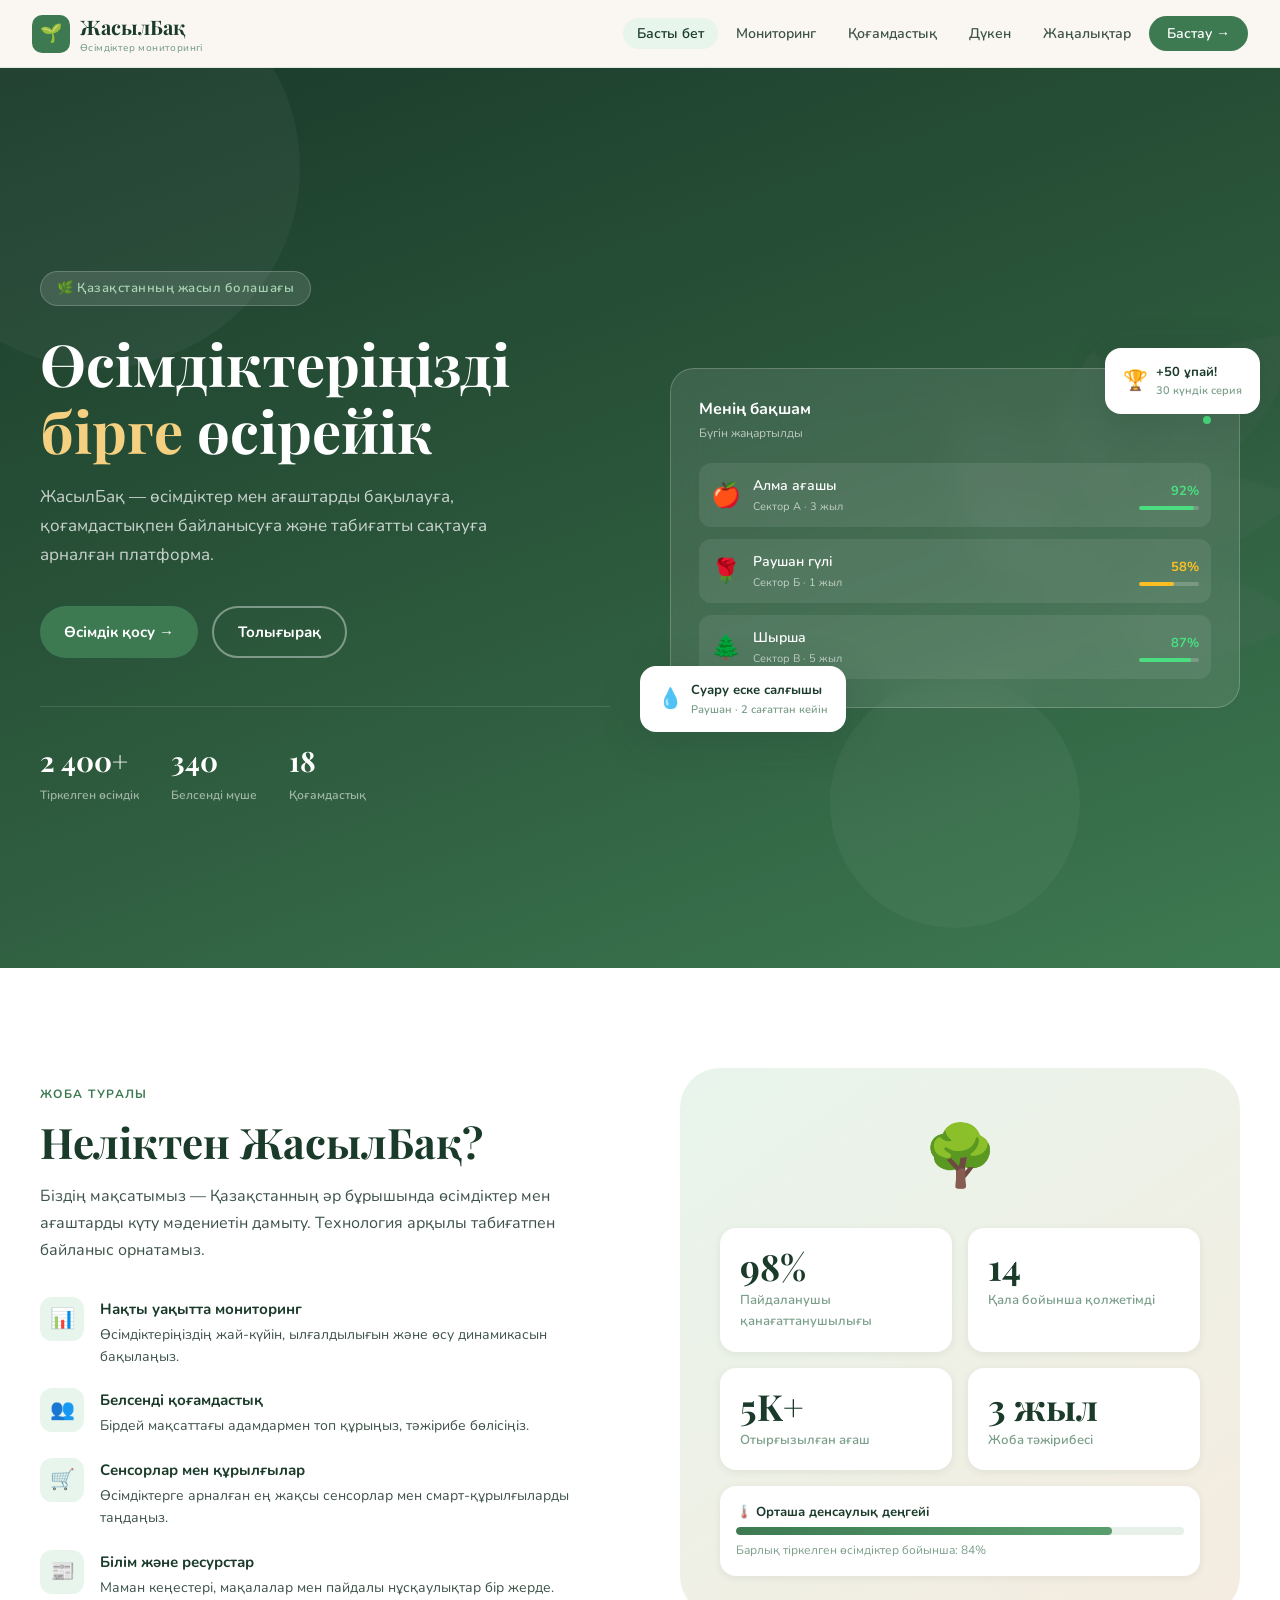
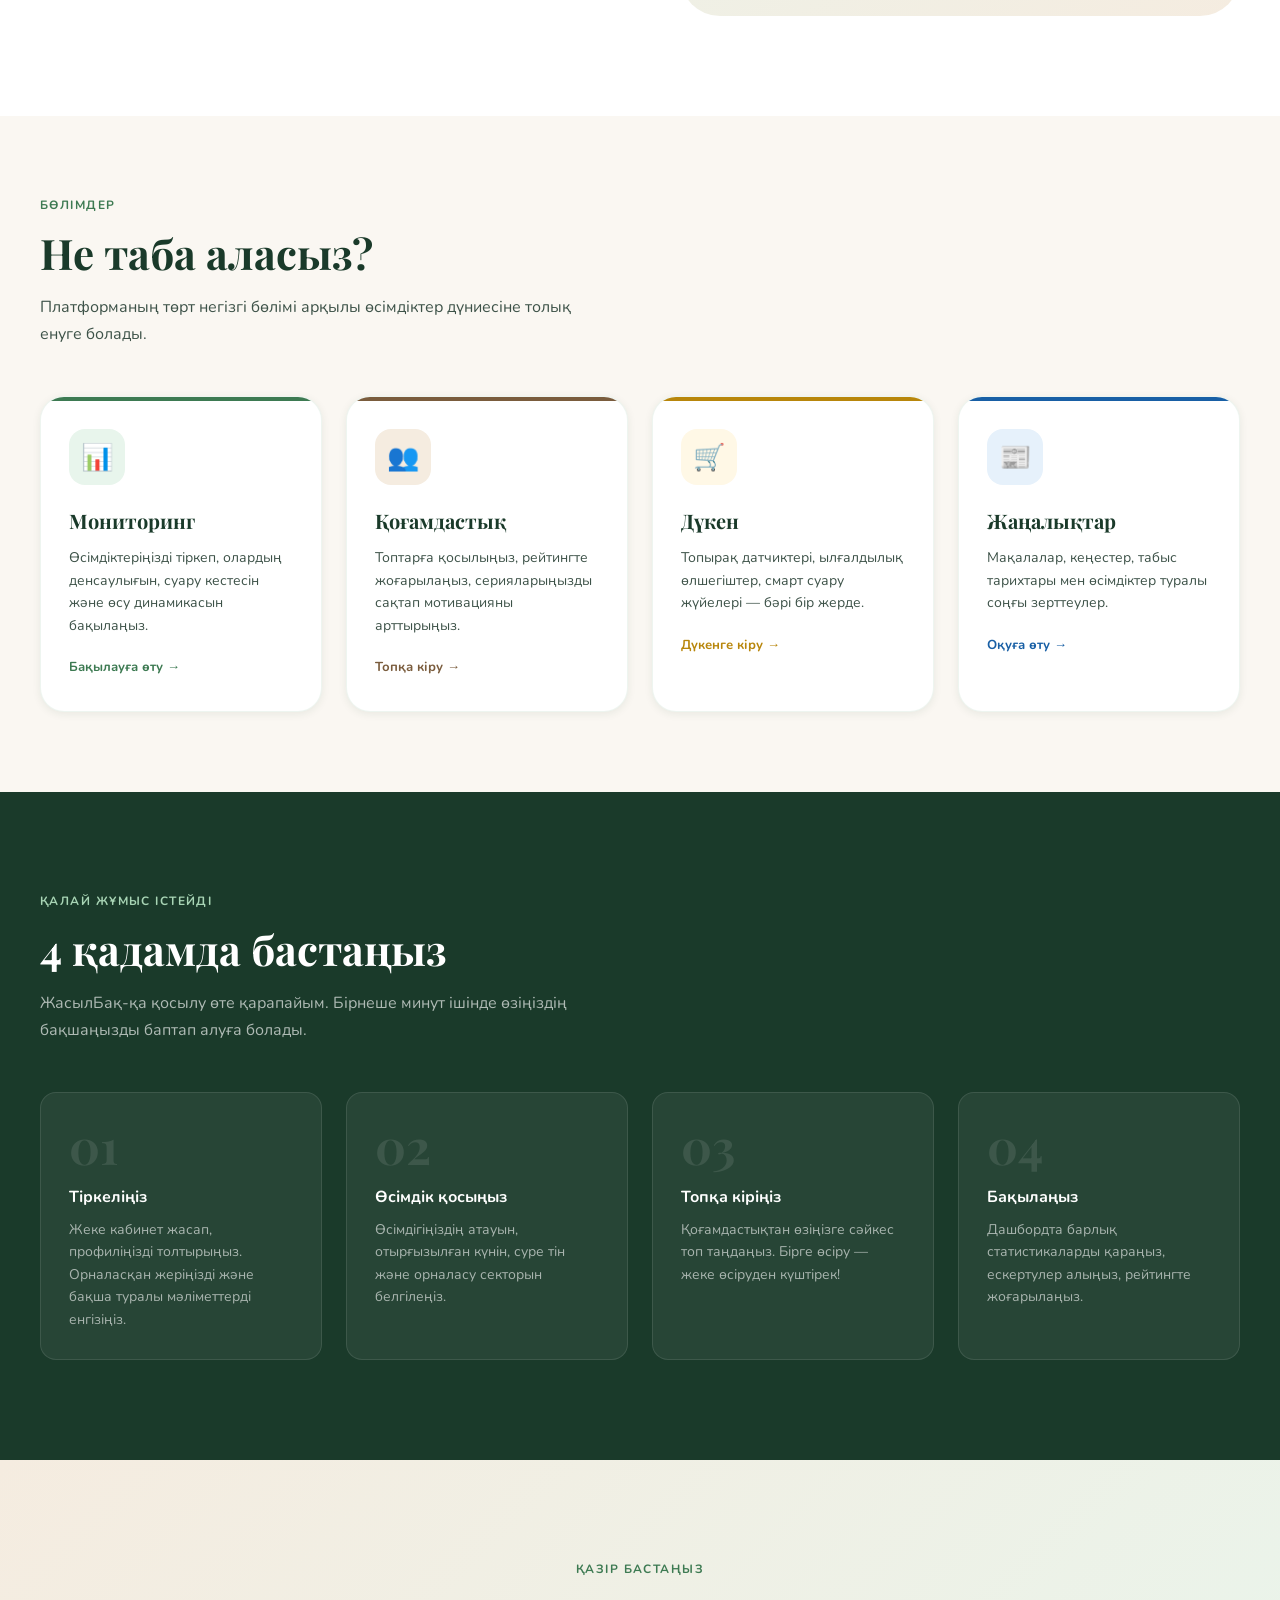
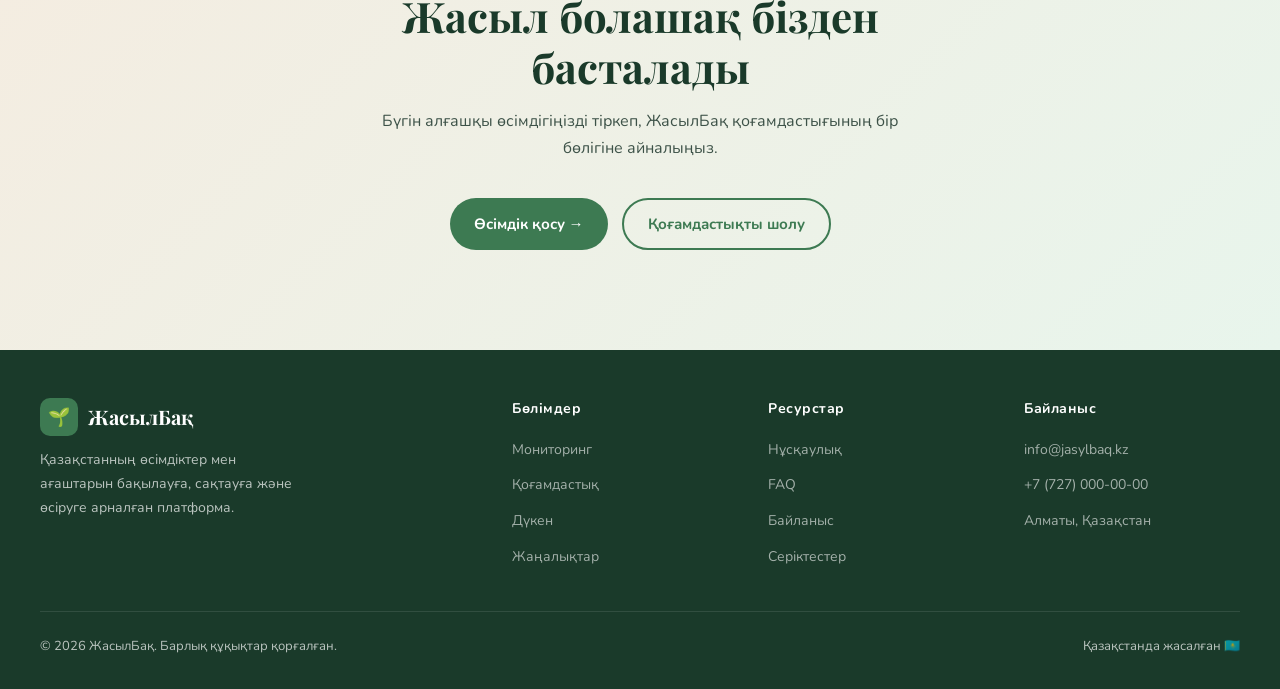
==== index.html @ d954b1c7 "ZhasylBaq zhobasy" ====
<!DOCTYPE html>
<html lang="kk">
<head>
  <meta charset="UTF-8" />
  <meta name="viewport" content="width=device-width, initial-scale=1.0" />
  <title>ЖасылБақ — Өсімдіктерді бақылау жүйесі</title>
  <link rel="stylesheet" href="style.css" />
  <style>
    .hero {
      min-height: 100vh;
      background: linear-gradient(160deg, var(--green-dark) 0%, var(--green-mid) 55%, var(--green-main) 100%);
      display: flex;
      align-items: center;
      position: relative;
      overflow: hidden;
      padding: 0 2rem;
    }
    .hero::before {
      content: '🌿';
      position: absolute;
      font-size: 320px;
      right: -40px;
      top: 50%;
      transform: translateY(-50%);
      opacity: 0.07;
      filter: grayscale(1);
    }
    .hero-blob {
      position: absolute;
      border-radius: 50%;
      background: rgba(255,255,255,0.04);
    }
    .blob1 { width: 400px; height: 400px; top: -100px; left: -100px; }
    .blob2 { width: 250px; height: 250px; bottom: 40px; right: 200px; }
    .hero-inner {
      max-width: 1200px;
      margin: 0 auto;
      width: 100%;
      position: relative;
      z-index: 1;
      padding: 100px 0 60px;
      display: grid;
      grid-template-columns: 1fr 1fr;
      gap: 60px;
      align-items: center;
    }
    .hero-label {
      display: inline-flex;
      align-items: center;
      gap: 8px;
      background: rgba(255,255,255,0.12);
      border: 1px solid rgba(255,255,255,0.2);
      border-radius: 50px;
      padding: 6px 16px;
      font-size: 13px;
      font-weight: 600;
      color: var(--green-pale);
      margin-bottom: 24px;
      letter-spacing: 0.04em;
    }
    .hero h1 {
      font-family: 'Playfair Display', serif;
      font-size: clamp(36px, 5vw, 58px);
      font-weight: 700;
      color: var(--white);
      line-height: 1.15;
      margin-bottom: 20px;
    }
    .hero h1 span { color: var(--accent-light); }
    .hero-desc {
      font-size: 17px;
      color: rgba(255,255,255,0.75);
      line-height: 1.7;
      margin-bottom: 36px;
      max-width: 480px;
    }
    .hero-actions { display: flex; gap: 14px; flex-wrap: wrap; }
    .hero-stats {
      display: flex;
      gap: 32px;
      margin-top: 48px;
      padding-top: 32px;
      border-top: 1px solid rgba(255,255,255,0.12);
    }
    .hero-stat-val {
      font-family: 'Playfair Display', serif;
      font-size: 28px;
      font-weight: 700;
      color: var(--white);
    }
    .hero-stat-label {
      font-size: 12px;
      color: rgba(255,255,255,0.55);
      font-weight: 600;
      margin-top: 2px;
    }
    .hero-visual {
      position: relative;
    }
    .hero-card-main {
      background: rgba(255,255,255,0.1);
      backdrop-filter: blur(20px);
      border: 1px solid rgba(255,255,255,0.2);
      border-radius: var(--radius-lg);
      padding: 28px;
      color: white;
    }
    .hero-card-header {
      display: flex;
      align-items: center;
      justify-content: space-between;
      margin-bottom: 20px;
    }
    .hero-card-title {
      font-size: 16px;
      font-weight: 700;
    }
    .hero-card-sub { font-size: 12px; opacity: 0.65; margin-top: 2px; }
    .live-dot {
      width: 8px; height: 8px;
      background: #4ade80;
      border-radius: 50%;
      animation: pulse 2s infinite;
    }
    @keyframes pulse {
      0%, 100% { opacity: 1; transform: scale(1); }
      50% { opacity: 0.6; transform: scale(1.3); }
    }
    .plant-list { display: flex; flex-direction: column; gap: 12px; }
    .plant-row {
      display: flex;
      align-items: center;
      gap: 12px;
      background: rgba(255,255,255,0.08);
      border-radius: 12px;
      padding: 12px;
    }
    .plant-emoji { font-size: 24px; }
    .plant-row-name { font-size: 14px; font-weight: 600; }
    .plant-row-status { font-size: 11px; opacity: 0.65; }
    .plant-row-right { margin-left: auto; text-align: right; }
    .plant-health-mini {
      font-size: 13px;
      font-weight: 700;
      color: #4ade80;
    }
    .mini-bar-wrap {
      width: 60px;
      height: 4px;
      background: rgba(255,255,255,0.2);
      border-radius: 10px;
      margin-top: 4px;
      overflow: hidden;
    }
    .mini-bar-fill {
      height: 100%;
      border-radius: 10px;
      background: #4ade80;
    }
    .floating-card {
      position: absolute;
      background: var(--white);
      border-radius: var(--radius-md);
      padding: 14px 18px;
      box-shadow: var(--shadow-lg);
      font-size: 13px;
      font-weight: 600;
      color: var(--text-dark);
      display: flex;
      align-items: center;
      gap: 8px;
    }
    .fc1 { bottom: -24px; left: -30px; }
    .fc2 { top: -20px; right: -20px; }
    .fc-icon { font-size: 20px; }

    /* ABOUT */
    .about-section {
      background: var(--white);
      padding: 100px 2rem;
    }
    .about-inner {
      max-width: 1200px;
      margin: 0 auto;
      display: grid;
      grid-template-columns: 1fr 1fr;
      gap: 80px;
      align-items: center;
    }
    .about-features { margin-top: 32px; display: flex; flex-direction: column; gap: 20px; }
    .about-feature {
      display: flex;
      gap: 16px;
      align-items: flex-start;
    }
    .about-feature-icon {
      width: 44px;
      height: 44px;
      background: var(--green-mist);
      border-radius: 12px;
      display: flex;
      align-items: center;
      justify-content: center;
      font-size: 20px;
      flex-shrink: 0;
    }
    .about-feature-title { font-size: 15px; font-weight: 700; color: var(--green-dark); }
    .about-feature-desc { font-size: 14px; color: var(--text-mid); margin-top: 3px; }
    .about-image-side {
      background: linear-gradient(145deg, var(--green-mist), var(--earth-pale));
      border-radius: var(--radius-xl);
      padding: 40px;
      display: flex;
      flex-direction: column;
      gap: 16px;
    }
    .about-stat-grid { display: grid; grid-template-columns: 1fr 1fr; gap: 16px; }
    .about-stat-item {
      background: var(--white);
      border-radius: var(--radius-md);
      padding: 20px;
      box-shadow: var(--shadow-sm);
    }

    /* CATEGORIES */
    .categories-section { background: var(--cream); }
    .cat-grid {
      display: grid;
      grid-template-columns: repeat(auto-fit, minmax(260px, 1fr));
      gap: 24px;
      margin-top: 48px;
    }
    .cat-card {
      background: var(--white);
      border-radius: var(--radius-lg);
      padding: 32px 28px;
      border: 1px solid rgba(90,158,110,0.1);
      box-shadow: var(--shadow-sm);
      text-decoration: none;
      color: inherit;
      display: block;
      transition: all 0.3s;
      position: relative;
      overflow: hidden;
    }
    .cat-card::before {
      content: '';
      position: absolute;
      top: 0; left: 0; right: 0;
      height: 4px;
      background: var(--cat-color, var(--green-main));
    }
    .cat-card:hover {
      transform: translateY(-6px);
      box-shadow: var(--shadow-lg);
    }
    .cat-icon {
      width: 56px;
      height: 56px;
      border-radius: 16px;
      display: flex;
      align-items: center;
      justify-content: center;
      font-size: 26px;
      margin-bottom: 20px;
      background: var(--cat-bg, var(--green-mist));
    }
    .cat-title {
      font-family: 'Playfair Display', serif;
      font-size: 20px;
      font-weight: 700;
      color: var(--green-dark);
      margin-bottom: 10px;
    }
    .cat-desc { font-size: 14px; color: var(--text-mid); line-height: 1.6; }
    .cat-arrow {
      display: inline-flex;
      align-items: center;
      gap: 6px;
      margin-top: 20px;
      font-size: 13px;
      font-weight: 700;
      color: var(--cat-color, var(--green-main));
    }

    /* HOW IT WORKS */
    .how-section { background: var(--green-dark); padding: 100px 2rem; }
    .how-section .section-title { color: var(--white); }
    .how-section .section-label { color: var(--green-pale); }
    .how-section .section-sub { color: rgba(255,255,255,0.65); }
    .steps { display: grid; grid-template-columns: repeat(auto-fit, minmax(220px, 1fr)); gap: 24px; margin-top: 48px; }
    .step {
      background: rgba(255,255,255,0.06);
      border: 1px solid rgba(255,255,255,0.1);
      border-radius: var(--radius-md);
      padding: 28px;
      color: white;
    }
    .step-num {
      font-family: 'Playfair Display', serif;
      font-size: 48px;
      font-weight: 700;
      color: rgba(255,255,255,0.1);
      line-height: 1;
      margin-bottom: 16px;
    }
    .step-title { font-size: 16px; font-weight: 700; margin-bottom: 8px; }
    .step-desc { font-size: 14px; color: rgba(255,255,255,0.6); line-height: 1.6; }

    /* CTA */
    .cta-section {
      background: linear-gradient(135deg, var(--earth-pale), var(--green-mist));
      padding: 100px 2rem;
      text-align: center;
    }
    .cta-inner { max-width: 640px; margin: 0 auto; }
    .cta-inner .section-title { margin-bottom: 16px; }
    .cta-inner .section-sub { margin: 0 auto 36px; text-align: center; }
    .cta-actions { display: flex; justify-content: center; gap: 14px; flex-wrap: wrap; }

    @media (max-width: 768px) {
      .hero-inner { grid-template-columns: 1fr; }
      .hero-visual { display: none; }
      .about-inner { grid-template-columns: 1fr; }
    }
  </style>
</head>
<body>

<nav>
  <a href="index.html" class="nav-logo">
    <div class="nav-logo-icon">🌱</div>
    <div>
      <span class="nav-logo-text">ЖасылБақ</span>
      <span class="nav-logo-sub">Өсімдіктер мониторингі</span>
    </div>
  </a>
  <ul class="nav-links">
    <li><a href="index.html" class="active">Басты бет</a></li>
    <li><a href="monitoring.html">Мониторинг</a></li>
    <li><a href="community.html">Қоғамдастық</a></li>
    <li><a href="store.html">Дүкен</a></li>
    <li><a href="news.html">Жаңалықтар</a></li>
    <li><a href="monitoring.html" class="nav-cta">Бастау →</a></li>
  </ul>
</nav>

<main>
  <!-- HERO -->
  <section class="hero">
    <div class="hero-blob blob1"></div>
    <div class="hero-blob blob2"></div>
    <div class="hero-inner">
      <div class="hero-content">
        <div class="hero-label">🌿 Қазақстанның жасыл болашағы</div>
        <h1>Өсімдіктеріңізді <span>бірге</span> өсірейік</h1>
        <p class="hero-desc">ЖасылБақ — өсімдіктер мен ағаштарды бақылауға, қоғамдастықпен байланысуға және табиғатты сақтауға арналған платформа.</p>
        <div class="hero-actions">
          <a href="monitoring.html" class="btn btn-primary">Өсімдік қосу →</a>
          <a href="#about" class="btn btn-secondary" style="color:white; border-color:rgba(255,255,255,0.4);">Толығырақ</a>
        </div>
        <div class="hero-stats">
          <div>
            <div class="hero-stat-val">2 400+</div>
            <div class="hero-stat-label">Тіркелген өсімдік</div>
          </div>
          <div>
            <div class="hero-stat-val">340</div>
            <div class="hero-stat-label">Белсенді мүше</div>
          </div>
          <div>
            <div class="hero-stat-val">18</div>
            <div class="hero-stat-label">Қоғамдастық</div>
          </div>
        </div>
      </div>
      <div class="hero-visual">
        <div class="hero-card-main">
          <div class="hero-card-header">
            <div>
              <div class="hero-card-title">Менің бақшам</div>
              <div class="hero-card-sub">Бүгін жаңартылды</div>
            </div>
            <div class="live-dot"></div>
          </div>
          <div class="plant-list">
            <div class="plant-row">
              <div class="plant-emoji">🍎</div>
              <div>
                <div class="plant-row-name">Алма ағашы</div>
                <div class="plant-row-status">Сектор А · 3 жыл</div>
              </div>
              <div class="plant-row-right">
                <div class="plant-health-mini">92%</div>
                <div class="mini-bar-wrap"><div class="mini-bar-fill" style="width:92%"></div></div>
              </div>
            </div>
            <div class="plant-row">
              <div class="plant-emoji">🌹</div>
              <div>
                <div class="plant-row-name">Раушан гүлі</div>
                <div class="plant-row-status">Сектор Б · 1 жыл</div>
              </div>
              <div class="plant-row-right">
                <div class="plant-health-mini" style="color:#fbbf24">58%</div>
                <div class="mini-bar-wrap"><div class="mini-bar-fill" style="width:58%;background:#fbbf24"></div></div>
              </div>
            </div>
            <div class="plant-row">
              <div class="plant-emoji">🌲</div>
              <div>
                <div class="plant-row-name">Шырша</div>
                <div class="plant-row-status">Сектор В · 5 жыл</div>
              </div>
              <div class="plant-row-right">
                <div class="plant-health-mini">87%</div>
                <div class="mini-bar-wrap"><div class="mini-bar-fill" style="width:87%"></div></div>
              </div>
            </div>
          </div>
        </div>
        <div class="floating-card fc1">
          <span class="fc-icon">💧</span>
          <div>
            <div style="font-size:13px;font-weight:700;color:var(--green-dark)">Суару еске салғышы</div>
            <div style="font-size:11px;color:var(--text-light)">Раушан · 2 сағаттан кейін</div>
          </div>
        </div>
        <div class="floating-card fc2">
          <span class="fc-icon">🏆</span>
          <div>
            <div style="font-size:13px;font-weight:700;color:var(--green-dark)">+50 ұпай!</div>
            <div style="font-size:11px;color:var(--text-light)">30 күндік серия</div>
          </div>
        </div>
      </div>
    </div>
  </section>

  <!-- ABOUT -->
  <section class="about-section" id="about">
    <div class="about-inner">
      <div>
        <div class="section-label">Жоба туралы</div>
        <h2 class="section-title">Неліктен ЖасылБақ?</h2>
        <p class="section-sub">Біздің мақсатымыз — Қазақстанның әр бұрышында өсімдіктер мен ағаштарды күту мәдениетін дамыту. Технология арқылы табиғатпен байланыс орнатамыз.</p>
        <div class="about-features">
          <div class="about-feature">
            <div class="about-feature-icon">📊</div>
            <div>
              <div class="about-feature-title">Нақты уақытта мониторинг</div>
              <div class="about-feature-desc">Өсімдіктеріңіздің жай-күйін, ылғалдылығын және өсу динамикасын бақылаңыз.</div>
            </div>
          </div>
          <div class="about-feature">
            <div class="about-feature-icon">👥</div>
            <div>
              <div class="about-feature-title">Белсенді қоғамдастық</div>
              <div class="about-feature-desc">Бірдей мақсаттағы адамдармен топ құрыңыз, тәжірибе бөлісіңіз.</div>
            </div>
          </div>
          <div class="about-feature">
            <div class="about-feature-icon">🛒</div>
            <div>
              <div class="about-feature-title">Сенсорлар мен құрылғылар</div>
              <div class="about-feature-desc">Өсімдіктерге арналған ең жақсы сенсорлар мен смарт-құрылғыларды таңдаңыз.</div>
            </div>
          </div>
          <div class="about-feature">
            <div class="about-feature-icon">📰</div>
            <div>
              <div class="about-feature-title">Білім және ресурстар</div>
              <div class="about-feature-desc">Маман кеңестері, мақалалар мен пайдалы нұсқаулықтар бір жерде.</div>
            </div>
          </div>
        </div>
      </div>
      <div class="about-image-side">
        <div style="text-align:center;font-size:60px;margin-bottom:8px;">🌳</div>
        <div class="about-stat-grid">
          <div class="about-stat-item">
            <div class="stat-value">98%</div>
            <div class="stat-label">Пайдаланушы қанағаттанушылығы</div>
          </div>
          <div class="about-stat-item">
            <div class="stat-value">14</div>
            <div class="stat-label">Қала бойынша қолжетімді</div>
          </div>
          <div class="about-stat-item">
            <div class="stat-value">5K+</div>
            <div class="stat-label">Отырғызылған ағаш</div>
          </div>
          <div class="about-stat-item">
            <div class="stat-value">3 жыл</div>
            <div class="stat-label">Жоба тәжірибесі</div>
          </div>
        </div>
        <div style="background:white;border-radius:var(--radius-md);padding:16px;box-shadow:var(--shadow-sm)">
          <div style="font-size:13px;font-weight:700;color:var(--green-dark);margin-bottom:4px">🌡️ Орташа денсаулық деңгейі</div>
          <div class="health-bar-wrap"><div class="health-bar-fill" style="width:84%"></div></div>
          <div style="font-size:12px;color:var(--text-light);margin-top:6px">Барлық тіркелген өсімдіктер бойынша: 84%</div>
        </div>
      </div>
    </div>
  </section>

  <!-- CATEGORIES -->
  <section class="categories-section">
    <div class="container">
      <div class="section-label">Бөлімдер</div>
      <h2 class="section-title">Не таба аласыз?</h2>
      <p class="section-sub">Платформаның төрт негізгі бөлімі арқылы өсімдіктер дүниесіне толық енуге болады.</p>
      <div class="cat-grid">
        <a href="monitoring.html" class="cat-card" style="--cat-color:#3d7a52;--cat-bg:#e8f5ec">
          <div class="cat-icon">📊</div>
          <div class="cat-title">Мониторинг</div>
          <div class="cat-desc">Өсімдіктеріңізді тіркеп, олардың денсаулығын, суару кестесін және өсу динамикасын бақылаңыз.</div>
          <div class="cat-arrow">Бақылауға өту →</div>
        </a>
        <a href="community.html" class="cat-card" style="--cat-color:#7a5c3d;--cat-bg:#f5ece0">
          <div class="cat-icon">👥</div>
          <div class="cat-title">Қоғамдастық</div>
          <div class="cat-desc">Топтарға қосылыңыз, рейтингте жоғарылаңыз, серияларыңызды сақтап мотивацияны арттырыңыз.</div>
          <div class="cat-arrow" style="color:#7a5c3d">Топқа кіру →</div>
        </a>
        <a href="store.html" class="cat-card" style="--cat-color:#b8860b;--cat-bg:#fff8e6">
          <div class="cat-icon">🛒</div>
          <div class="cat-title">Дүкен</div>
          <div class="cat-desc">Топырақ датчиктері, ылғалдылық өлшегіштер, смарт суару жүйелері — бәрі бір жерде.</div>
          <div class="cat-arrow" style="color:#b8860b">Дүкенге кіру →</div>
        </a>
        <a href="news.html" class="cat-card" style="--cat-color:#185fa5;--cat-bg:#e6f1fb">
          <div class="cat-icon">📰</div>
          <div class="cat-title">Жаңалықтар</div>
          <div class="cat-desc">Мақалалар, кеңестер, табыс тарихтары мен өсімдіктер туралы соңғы зерттеулер.</div>
          <div class="cat-arrow" style="color:#185fa5">Оқуға өту →</div>
        </a>
      </div>
    </div>
  </section>

  <!-- HOW IT WORKS -->
  <section class="how-section">
    <div class="container">
      <div class="section-label">Қалай жұмыс істейді</div>
      <h2 class="section-title">4 қадамда бастаңыз</h2>
      <p class="section-sub">ЖасылБақ-қа қосылу өте қарапайым. Бірнеше минут ішінде өзіңіздің бақшаңызды баптап алуға болады.</p>
      <div class="steps">
        <div class="step">
          <div class="step-num">01</div>
          <div class="step-title">Тіркеліңіз</div>
          <div class="step-desc">Жеке кабинет жасап, профиліңізді толтырыңыз. Орналасқан жеріңізді және бақша туралы мәліметтерді енгізіңіз.</div>
        </div>
        <div class="step">
          <div class="step-num">02</div>
          <div class="step-title">Өсімдік қосыңыз</div>
          <div class="step-desc">Өсімдігіңіздің атауын, отырғызылған күнін, суре тін және орналасу секторын белгілеңіз.</div>
        </div>
        <div class="step">
          <div class="step-num">03</div>
          <div class="step-title">Топқа кіріңіз</div>
          <div class="step-desc">Қоғамдастықтан өзіңізге сәйкес топ таңдаңыз. Бірге өсіру — жеке өсіруден күштірек!</div>
        </div>
        <div class="step">
          <div class="step-num">04</div>
          <div class="step-title">Бақылаңыз</div>
          <div class="step-desc">Дашбордта барлық статистикаларды қараңыз, ескертулер алыңыз, рейтингте жоғарылаңыз.</div>
        </div>
      </div>
    </div>
  </section>

  <!-- CTA -->
  <section class="cta-section">
    <div class="cta-inner">
      <div class="section-label">Қазір бастаңыз</div>
      <h2 class="section-title">Жасыл болашақ бізден басталады</h2>
      <p class="section-sub">Бүгін алғашқы өсімдігіңізді тіркеп, ЖасылБақ қоғамдастығының бір бөлігіне айналыңыз.</p>
      <div class="cta-actions">
        <a href="monitoring.html" class="btn btn-primary">Өсімдік қосу →</a>
        <a href="community.html" class="btn btn-secondary">Қоғамдастықты шолу</a>
      </div>
    </div>
  </section>
</main>

<footer>
  <div class="footer-inner">
    <div class="footer-brand">
      <a href="index.html" class="nav-logo" style="margin-bottom:0">
        <div class="nav-logo-icon">🌱</div>
        <div>
          <span class="nav-logo-text" style="color:white">ЖасылБақ</span>
        </div>
      </a>
      <p>Қазақстанның өсімдіктер мен ағаштарын бақылауға, сақтауға және өсіруге арналған платформа.</p>
    </div>
    <div class="footer-col">
      <h4>Бөлімдер</h4>
      <ul>
        <li><a href="monitoring.html">Мониторинг</a></li>
        <li><a href="community.html">Қоғамдастық</a></li>
        <li><a href="store.html">Дүкен</a></li>
        <li><a href="news.html">Жаңалықтар</a></li>
      </ul>
    </div>
    <div class="footer-col">
      <h4>Ресурстар</h4>
      <ul>
        <li><a href="#">Нұсқаулық</a></li>
        <li><a href="#">FAQ</a></li>
        <li><a href="#">Байланыс</a></li>
        <li><a href="#">Серіктестер</a></li>
      </ul>
    </div>
    <div class="footer-col">
      <h4>Байланыс</h4>
      <ul>
        <li><a href="#">info@jasylbaq.kz</a></li>
        <li><a href="#">+7 (727) 000-00-00</a></li>
        <li><a href="#">Алматы, Қазақстан</a></li>
      </ul>
    </div>
  </div>
  <div class="footer-bottom">
    <span>© 2026 ЖасылБақ. Барлық құқықтар қорғалған.</span>
    <span>Қазақстанда жасалған 🇰🇿</span>
  </div>
</footer>

</body>
</html>
---- style.css ----
@import url('https://fonts.googleapis.com/css2?family=Playfair+Display:wght@400;600;700&family=Nunito:wght@300;400;500;600;700&display=swap');

:root {
  --green-dark: #1a3a2a;
  --green-mid: #2d5a3d;
  --green-main: #3d7a52;
  --green-light: #5a9e6e;
  --green-pale: #a8d5b5;
  --green-mist: #e8f5ec;
  --earth-dark: #3d2b1a;
  --earth-mid: #7a5c3d;
  --earth-light: #c4a882;
  --earth-pale: #f5ece0;
  --cream: #faf7f2;
  --white: #ffffff;
  --text-dark: #1a2e22;
  --text-mid: #3d5248;
  --text-light: #7a9e8a;
  --accent: #e8a838;
  --accent-light: #f5d080;
  --shadow-sm: 0 2px 8px rgba(26,58,42,0.08);
  --shadow-md: 0 4px 20px rgba(26,58,42,0.12);
  --shadow-lg: 0 8px 40px rgba(26,58,42,0.18);
  --radius-sm: 8px;
  --radius-md: 16px;
  --radius-lg: 24px;
  --radius-xl: 40px;
}

* { margin: 0; padding: 0; box-sizing: border-box; }

html { scroll-behavior: smooth; }

body {
  font-family: 'Nunito', sans-serif;
  background: var(--cream);
  color: var(--text-dark);
  line-height: 1.6;
  overflow-x: hidden;
}

/* NAV */
nav {
  position: fixed;
  top: 0; left: 0; right: 0;
  z-index: 1000;
  background: rgba(250,247,242,0.92);
  backdrop-filter: blur(12px);
  border-bottom: 1px solid rgba(90,158,110,0.15);
  padding: 0 2rem;
  height: 68px;
  display: flex;
  align-items: center;
  justify-content: space-between;
}

.nav-logo {
  display: flex;
  align-items: center;
  gap: 10px;
  text-decoration: none;
}

.nav-logo-icon {
  width: 38px;
  height: 38px;
  background: var(--green-main);
  border-radius: 10px;
  display: flex;
  align-items: center;
  justify-content: center;
  font-size: 18px;
}

.nav-logo-text {
  font-family: 'Playfair Display', serif;
  font-size: 20px;
  font-weight: 700;
  color: var(--green-dark);
}

.nav-logo-sub {
  font-size: 10px;
  color: var(--text-light);
  font-weight: 500;
  letter-spacing: 0.04em;
  display: block;
  margin-top: -4px;
}

.nav-links {
  display: flex;
  align-items: center;
  gap: 0.25rem;
  list-style: none;
}

.nav-links a {
  text-decoration: none;
  font-size: 14px;
  font-weight: 600;
  color: var(--text-mid);
  padding: 6px 14px;
  border-radius: 20px;
  transition: all 0.2s;
}

.nav-links a:hover,
.nav-links a.active {
  background: var(--green-mist);
  color: var(--green-dark);
}

.nav-cta {
  background: var(--green-main) !important;
  color: var(--white) !important;
  padding: 8px 18px !important;
}

.nav-cta:hover {
  background: var(--green-dark) !important;
  color: var(--white) !important;
}

/* MAIN CONTENT OFFSET */
main { padding-top: 68px; }

/* SECTION */
section { padding: 80px 2rem; }

.container {
  max-width: 1200px;
  margin: 0 auto;
}

/* TYPOGRAPHY */
.section-label {
  font-size: 12px;
  font-weight: 700;
  letter-spacing: 0.12em;
  text-transform: uppercase;
  color: var(--green-main);
  margin-bottom: 12px;
}

.section-title {
  font-family: 'Playfair Display', serif;
  font-size: clamp(28px, 4vw, 42px);
  font-weight: 700;
  color: var(--green-dark);
  line-height: 1.2;
  margin-bottom: 16px;
}

.section-sub {
  font-size: 16px;
  color: var(--text-mid);
  max-width: 560px;
  line-height: 1.7;
}

/* CARDS */
.card {
  background: var(--white);
  border-radius: var(--radius-md);
  box-shadow: var(--shadow-sm);
  border: 1px solid rgba(90,158,110,0.1);
  overflow: hidden;
  transition: all 0.3s;
}

.card:hover {
  box-shadow: var(--shadow-md);
  transform: translateY(-3px);
}

/* BUTTONS */
.btn {
  display: inline-flex;
  align-items: center;
  gap: 8px;
  padding: 12px 24px;
  border-radius: 50px;
  font-family: 'Nunito', sans-serif;
  font-size: 15px;
  font-weight: 700;
  cursor: pointer;
  border: none;
  text-decoration: none;
  transition: all 0.2s;
}

.btn-primary {
  background: var(--green-main);
  color: var(--white);
}

.btn-primary:hover {
  background: var(--green-dark);
  transform: translateY(-1px);
  box-shadow: 0 4px 16px rgba(61,122,82,0.4);
}

.btn-secondary {
  background: transparent;
  color: var(--green-main);
  border: 2px solid var(--green-main);
}

.btn-secondary:hover {
  background: var(--green-mist);
}

.btn-accent {
  background: var(--accent);
  color: var(--earth-dark);
}

.btn-accent:hover {
  background: #d4942e;
  transform: translateY(-1px);
}

/* BADGE */
.badge {
  display: inline-block;
  padding: 4px 12px;
  border-radius: 50px;
  font-size: 12px;
  font-weight: 700;
  letter-spacing: 0.04em;
}

.badge-green {
  background: var(--green-mist);
  color: var(--green-main);
}

.badge-earth {
  background: var(--earth-pale);
  color: var(--earth-mid);
}

.badge-gold {
  background: #fff8e6;
  color: #b8860b;
}

/* GRID */
.grid-2 { display: grid; grid-template-columns: repeat(auto-fit, minmax(280px, 1fr)); gap: 24px; }
.grid-3 { display: grid; grid-template-columns: repeat(auto-fit, minmax(240px, 1fr)); gap: 24px; }
.grid-4 { display: grid; grid-template-columns: repeat(auto-fit, minmax(200px, 1fr)); gap: 20px; }

/* FOOTER */
footer {
  background: var(--green-dark);
  color: rgba(255,255,255,0.7);
  padding: 48px 2rem 32px;
}

.footer-inner {
  max-width: 1200px;
  margin: 0 auto;
  display: grid;
  grid-template-columns: 2fr 1fr 1fr 1fr;
  gap: 40px;
  padding-bottom: 32px;
  border-bottom: 1px solid rgba(255,255,255,0.1);
}

.footer-brand p {
  font-size: 14px;
  line-height: 1.7;
  margin-top: 12px;
  max-width: 260px;
}

.footer-col h4 {
  color: var(--white);
  font-size: 14px;
  font-weight: 700;
  margin-bottom: 16px;
  letter-spacing: 0.04em;
}

.footer-col ul { list-style: none; }
.footer-col ul li { margin-bottom: 10px; }
.footer-col ul li a {
  color: rgba(255,255,255,0.6);
  text-decoration: none;
  font-size: 14px;
  transition: color 0.2s;
}
.footer-col ul li a:hover { color: var(--green-pale); }

.footer-bottom {
  max-width: 1200px;
  margin: 24px auto 0;
  display: flex;
  justify-content: space-between;
  align-items: center;
  font-size: 13px;
}

/* PAGE HERO */
.page-hero {
  background: linear-gradient(135deg, var(--green-dark) 0%, var(--green-mid) 100%);
  padding: 80px 2rem 60px;
  color: white;
  position: relative;
  overflow: hidden;
}

.page-hero::before {
  content: '';
  position: absolute;
  top: -50%;
  right: -10%;
  width: 500px;
  height: 500px;
  background: rgba(255,255,255,0.04);
  border-radius: 50%;
}

.page-hero::after {
  content: '';
  position: absolute;
  bottom: -30%;
  left: 5%;
  width: 300px;
  height: 300px;
  background: rgba(255,255,255,0.03);
  border-radius: 50%;
}

.page-hero .container { position: relative; z-index: 1; }

.page-hero .section-label { color: var(--green-pale); }
.page-hero .section-title { color: var(--white); }
.page-hero .section-sub { color: rgba(255,255,255,0.75); max-width: 600px; }

/* STAT CARD */
.stat-card {
  background: var(--white);
  border-radius: var(--radius-md);
  padding: 24px;
  border: 1px solid rgba(90,158,110,0.1);
  box-shadow: var(--shadow-sm);
}

.stat-value {
  font-family: 'Playfair Display', serif;
  font-size: 36px;
  font-weight: 700;
  color: var(--green-dark);
  line-height: 1;
}

.stat-label {
  font-size: 13px;
  color: var(--text-light);
  font-weight: 600;
  margin-top: 6px;
}

.stat-change {
  font-size: 12px;
  font-weight: 700;
  color: var(--green-main);
  margin-top: 4px;
}

/* HEALTH BAR */
.health-bar-wrap {
  background: #e8f0ea;
  border-radius: 10px;
  height: 8px;
  overflow: hidden;
}
.health-bar-fill {
  height: 100%;
  border-radius: 10px;
  background: linear-gradient(90deg, var(--green-main), var(--green-light));
  transition: width 0.6s ease;
}

/* AVATAR */
.avatar {
  width: 40px;
  height: 40px;
  border-radius: 50%;
  display: flex;
  align-items: center;
  justify-content: center;
  font-weight: 700;
  font-size: 15px;
  flex-shrink: 0;
}

/* TAG */
.tag {
  display: inline-block;
  padding: 3px 10px;
  background: var(--green-mist);
  color: var(--green-main);
  border-radius: 20px;
  font-size: 12px;
  font-weight: 600;
}

/* SCROLLBAR */
::-webkit-scrollbar { width: 6px; }
::-webkit-scrollbar-track { background: var(--cream); }
::-webkit-scrollbar-thumb { background: var(--green-pale); border-radius: 10px; }

/* RESPONSIVE NAV */
@media (max-width: 768px) {
  .nav-links { display: none; }
  .footer-inner { grid-template-columns: 1fr 1fr; }
  .grid-4 { grid-template-columns: repeat(2, 1fr); }
}
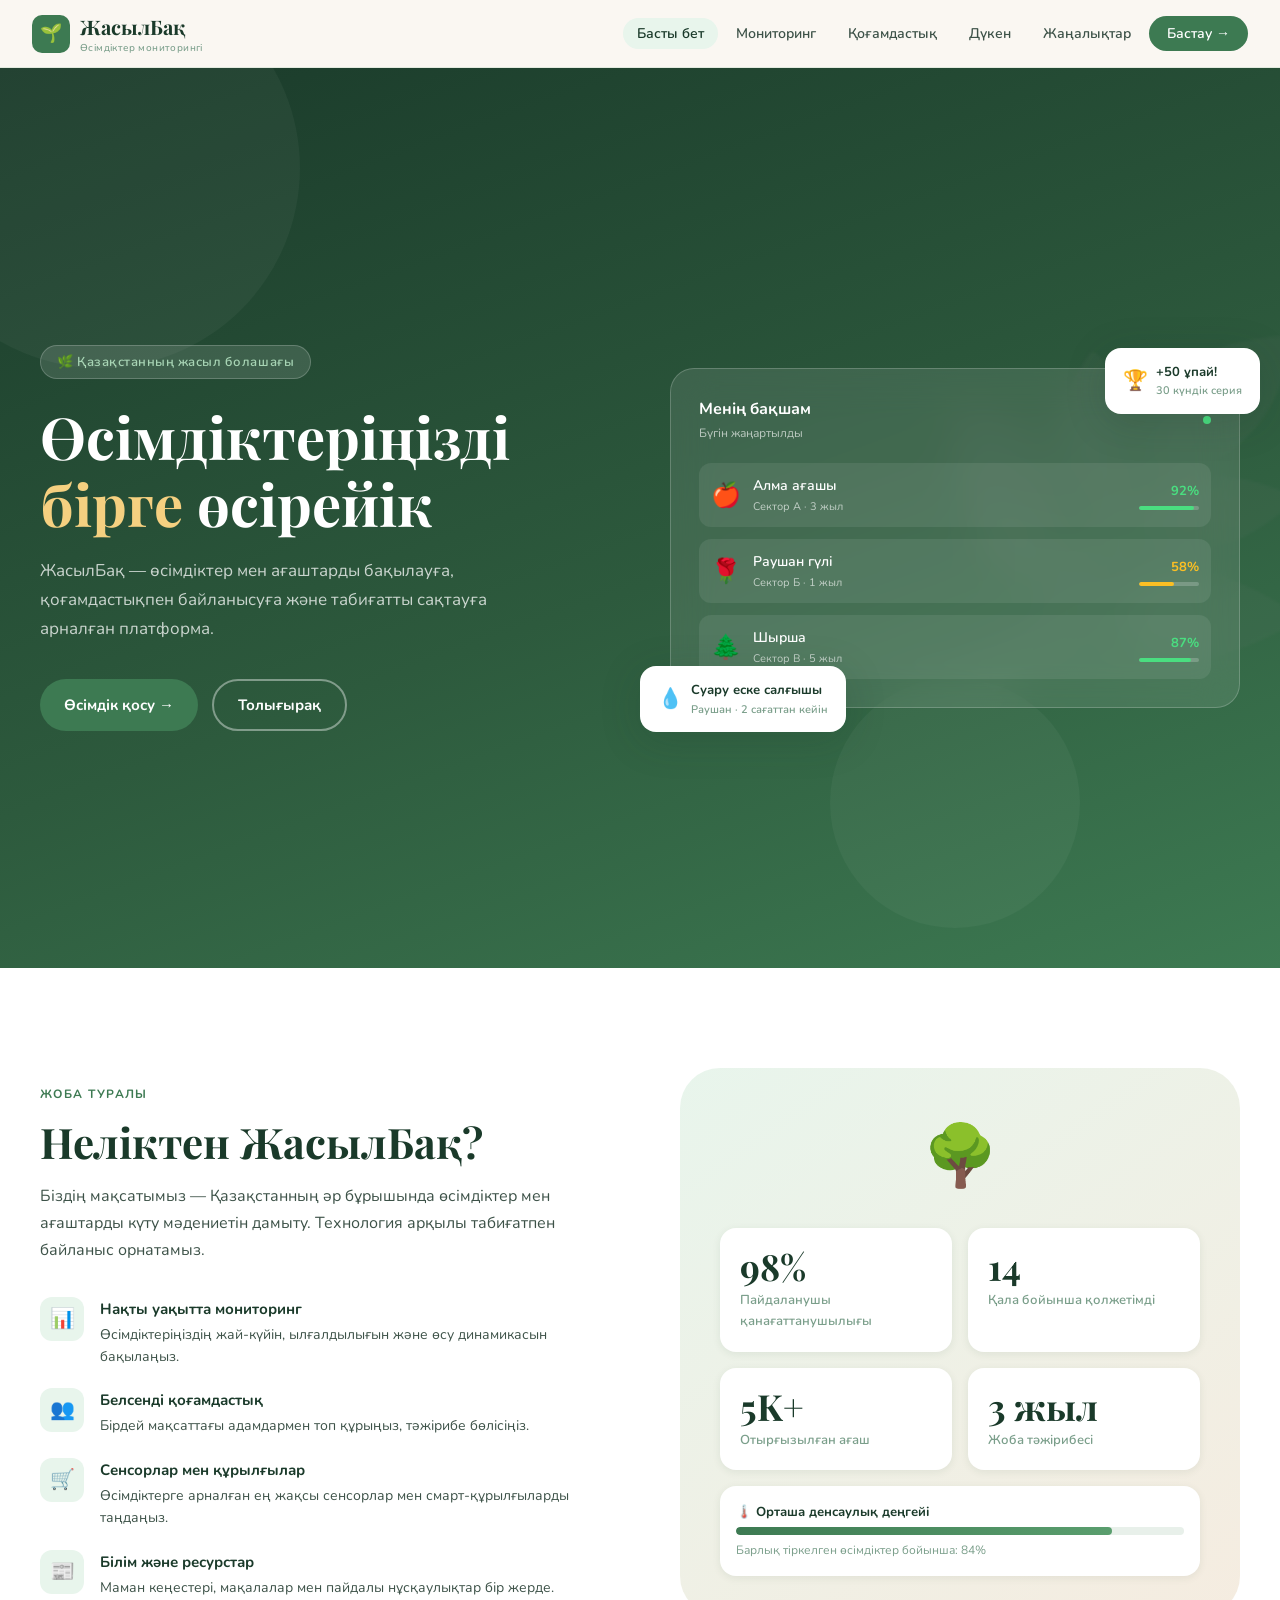
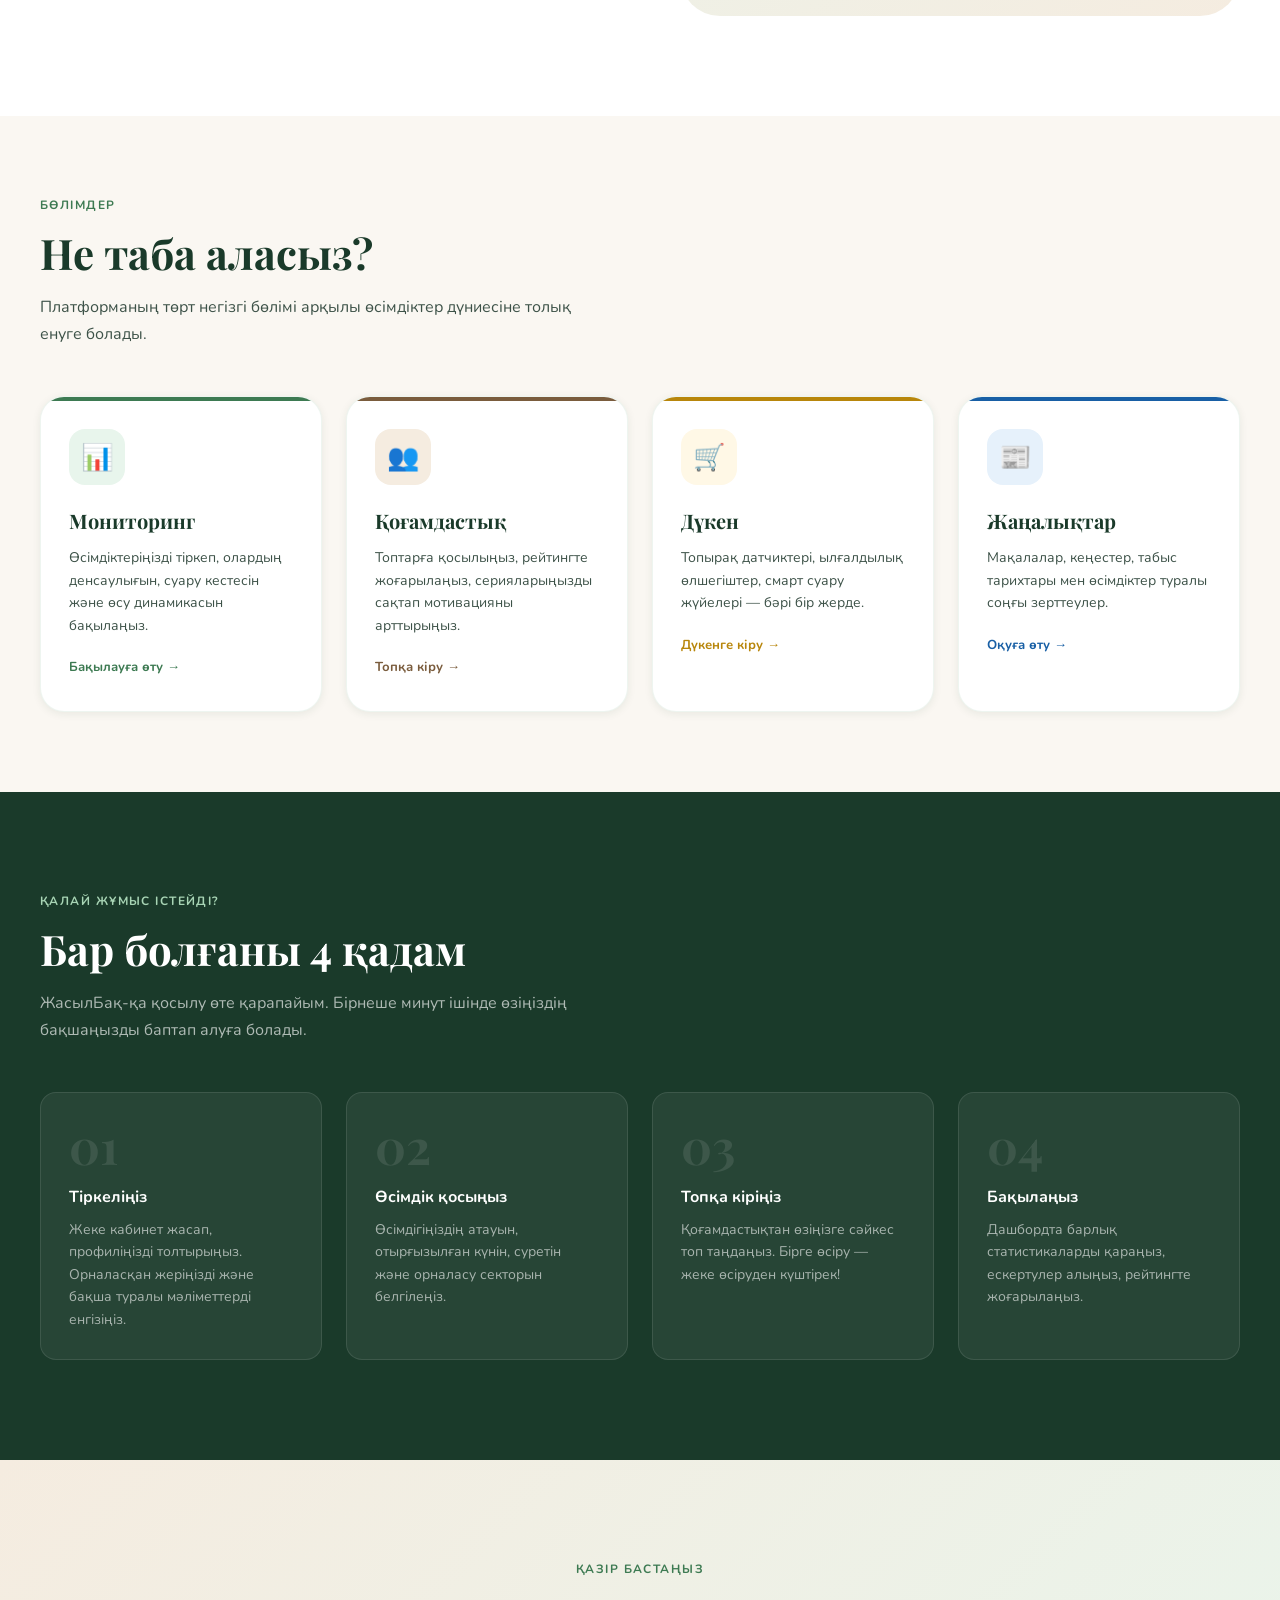
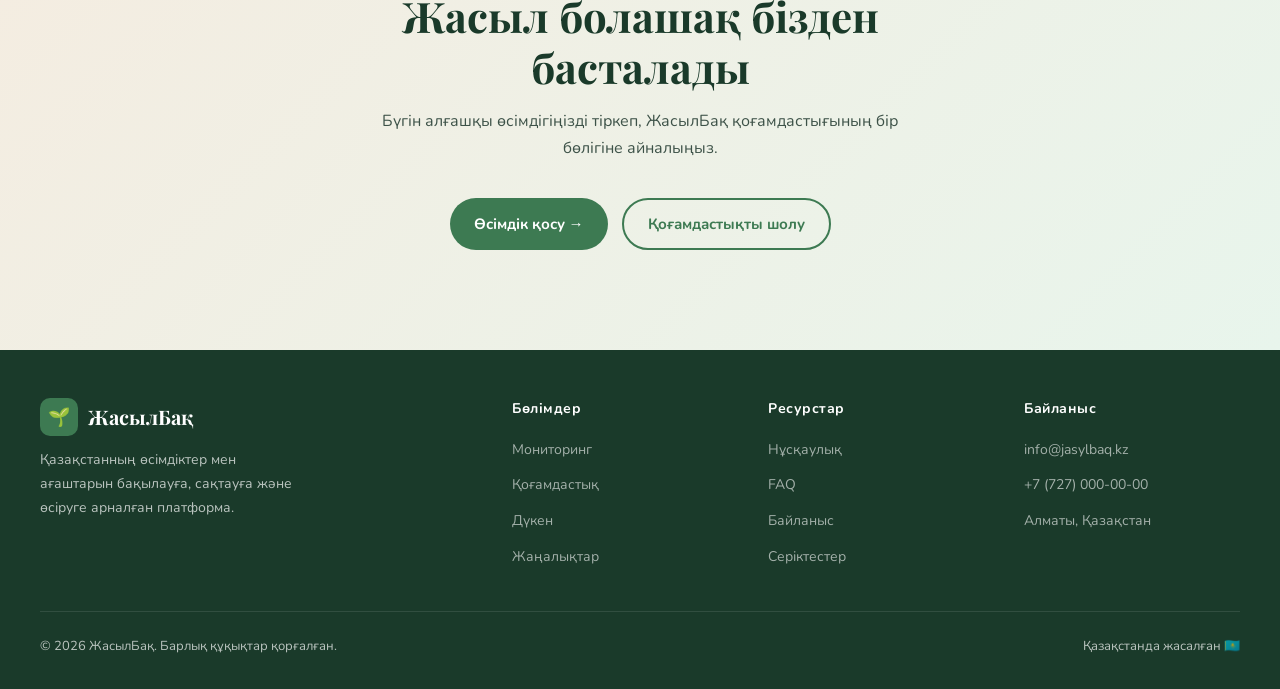
==== commit faece231: "fix: qatelerdi tuzetu zhumystary" ====
--- a/index.html
+++ b/index.html
@@ -358,20 +358,6 @@
         <div class="hero-actions">
           <a href="monitoring.html" class="btn btn-primary">Өсімдік қосу →</a>
           <a href="#about" class="btn btn-secondary" style="color:white; border-color:rgba(255,255,255,0.4);">Толығырақ</a>
-        </div>
-        <div class="hero-stats">
-          <div>
-            <div class="hero-stat-val">2 400+</div>
-            <div class="hero-stat-label">Тіркелген өсімдік</div>
-          </div>
-          <div>
-            <div class="hero-stat-val">340</div>
-            <div class="hero-stat-label">Белсенді мүше</div>
-          </div>
-          <div>
-            <div class="hero-stat-val">18</div>
-            <div class="hero-stat-label">Қоғамдастық</div>
-          </div>
         </div>
       </div>
       <div class="hero-visual">
@@ -542,8 +528,8 @@
   <!-- HOW IT WORKS -->
   <section class="how-section">
     <div class="container">
-      <div class="section-label">Қалай жұмыс істейді</div>
-      <h2 class="section-title">4 қадамда бастаңыз</h2>
+      <div class="section-label">Қалай жұмыс істейді?</div>
+      <h2 class="section-title">Бар болғаны 4 қадам</h2>
       <p class="section-sub">ЖасылБақ-қа қосылу өте қарапайым. Бірнеше минут ішінде өзіңіздің бақшаңызды баптап алуға болады.</p>
       <div class="steps">
         <div class="step">
@@ -554,7 +540,7 @@
         <div class="step">
           <div class="step-num">02</div>
           <div class="step-title">Өсімдік қосыңыз</div>
-          <div class="step-desc">Өсімдігіңіздің атауын, отырғызылған күнін, суре тін және орналасу секторын белгілеңіз.</div>
+          <div class="step-desc">Өсімдігіңіздің атауын, отырғызылған күнін, суретін және орналасу секторын белгілеңіз.</div>
         </div>
         <div class="step">
           <div class="step-num">03</div>
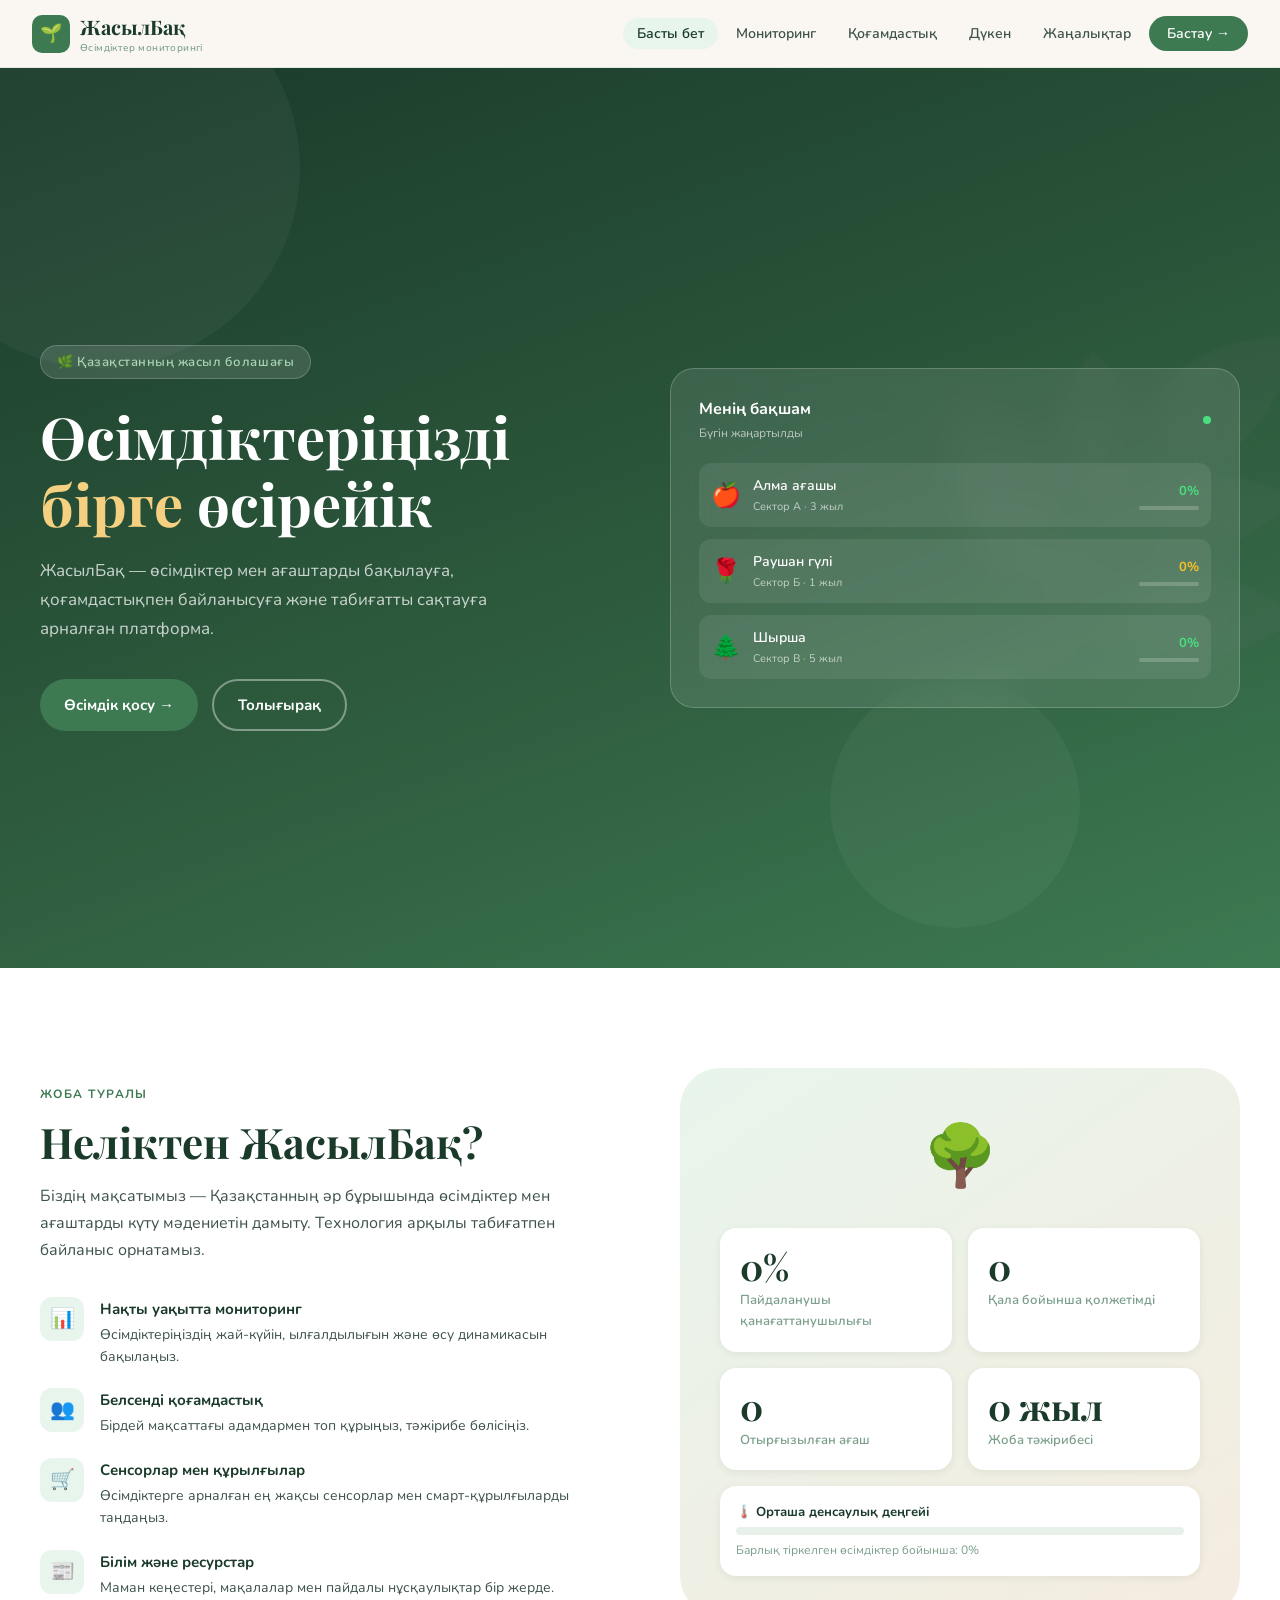
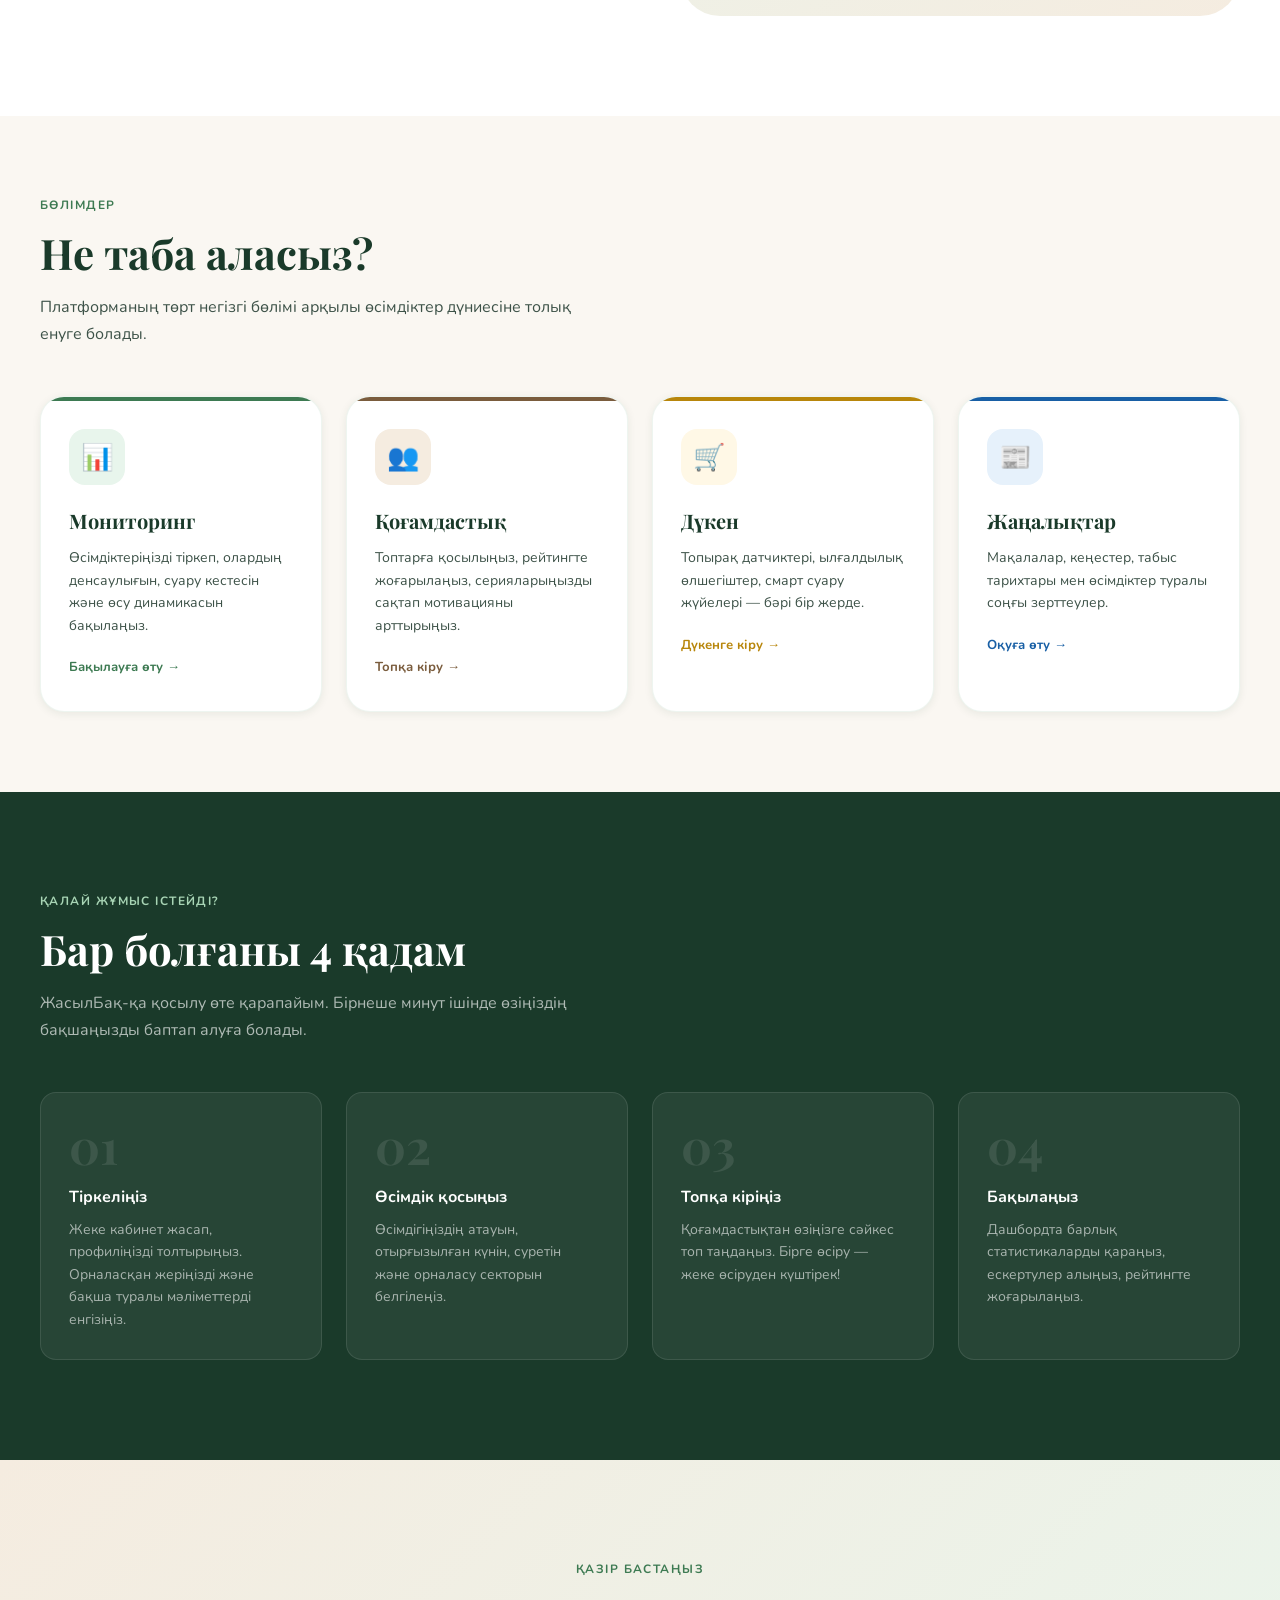
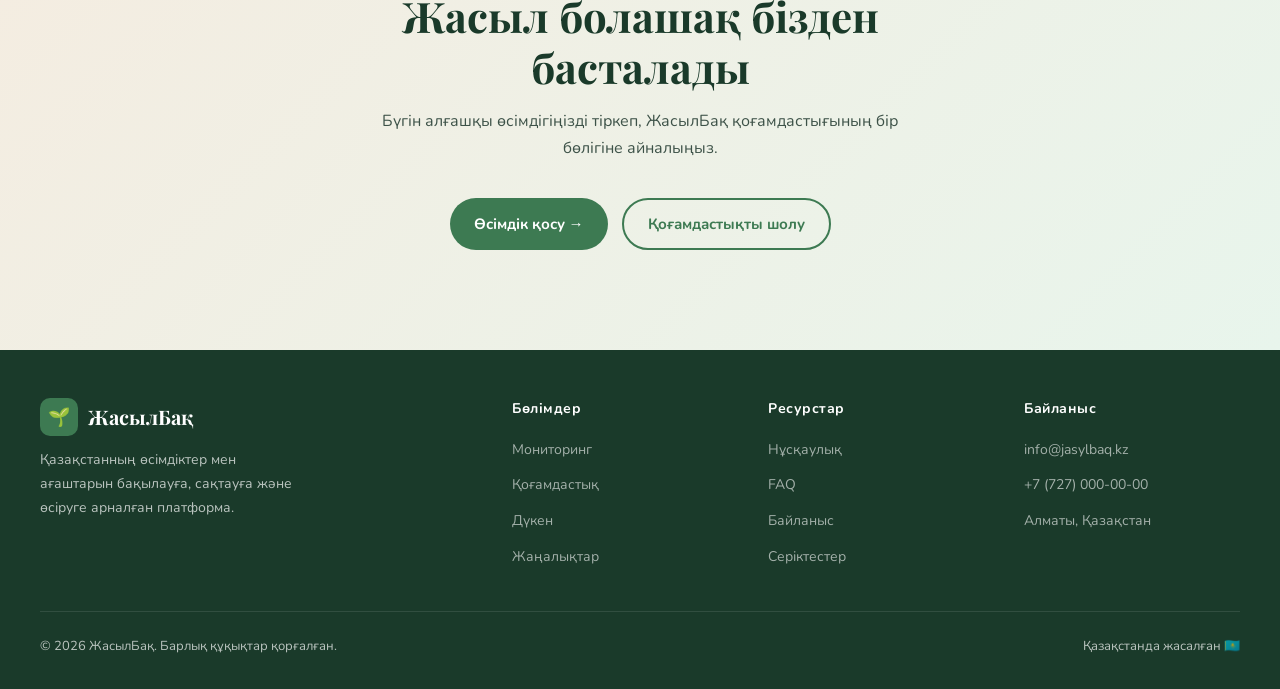
==== commit 963ea610: "Didar changes //added plantaddition scripts//" ====
--- a/index.html
+++ b/index.html
@@ -1,5 +1,6 @@
 <!DOCTYPE html>
 <html lang="kk">
+
 <head>
   <meta charset="UTF-8" />
   <meta name="viewport" content="width=device-width, initial-scale=1.0" />
@@ -15,6 +16,7 @@
       overflow: hidden;
       padding: 0 2rem;
     }
+
     .hero::before {
       content: '🌿';
       position: absolute;
@@ -25,13 +27,27 @@
       opacity: 0.07;
       filter: grayscale(1);
     }
+
     .hero-blob {
       position: absolute;
       border-radius: 50%;
-      background: rgba(255,255,255,0.04);
-    }
-    .blob1 { width: 400px; height: 400px; top: -100px; left: -100px; }
-    .blob2 { width: 250px; height: 250px; bottom: 40px; right: 200px; }
+      background: rgba(255, 255, 255, 0.04);
+    }
+
+    .blob1 {
+      width: 400px;
+      height: 400px;
+      top: -100px;
+      left: -100px;
+    }
+
+    .blob2 {
+      width: 250px;
+      height: 250px;
+      bottom: 40px;
+      right: 200px;
+    }
+
     .hero-inner {
       max-width: 1200px;
       margin: 0 auto;
@@ -44,12 +60,13 @@
       gap: 60px;
       align-items: center;
     }
+
     .hero-label {
       display: inline-flex;
       align-items: center;
       gap: 8px;
-      background: rgba(255,255,255,0.12);
-      border: 1px solid rgba(255,255,255,0.2);
+      background: rgba(255, 255, 255, 0.12);
+      border: 1px solid rgba(255, 255, 255, 0.2);
       border-radius: 50px;
       padding: 6px 16px;
       font-size: 13px;
@@ -58,6 +75,7 @@
       margin-bottom: 24px;
       letter-spacing: 0.04em;
     }
+
     .hero h1 {
       font-family: 'Playfair Display', serif;
       font-size: clamp(36px, 5vw, 58px);
@@ -66,97 +84,155 @@
       line-height: 1.15;
       margin-bottom: 20px;
     }
-    .hero h1 span { color: var(--accent-light); }
+
+    .hero h1 span {
+      color: var(--accent-light);
+    }
+
     .hero-desc {
       font-size: 17px;
-      color: rgba(255,255,255,0.75);
+      color: rgba(255, 255, 255, 0.75);
       line-height: 1.7;
       margin-bottom: 36px;
       max-width: 480px;
     }
-    .hero-actions { display: flex; gap: 14px; flex-wrap: wrap; }
+
+    .hero-actions {
+      display: flex;
+      gap: 14px;
+      flex-wrap: wrap;
+    }
+
     .hero-stats {
       display: flex;
       gap: 32px;
       margin-top: 48px;
       padding-top: 32px;
-      border-top: 1px solid rgba(255,255,255,0.12);
-    }
+      border-top: 1px solid rgba(255, 255, 255, 0.12);
+    }
+
     .hero-stat-val {
       font-family: 'Playfair Display', serif;
       font-size: 28px;
       font-weight: 700;
       color: var(--white);
     }
+
     .hero-stat-label {
       font-size: 12px;
-      color: rgba(255,255,255,0.55);
+      color: rgba(255, 255, 255, 0.55);
       font-weight: 600;
       margin-top: 2px;
     }
+
     .hero-visual {
       position: relative;
     }
+
     .hero-card-main {
-      background: rgba(255,255,255,0.1);
+      background: rgba(255, 255, 255, 0.1);
       backdrop-filter: blur(20px);
-      border: 1px solid rgba(255,255,255,0.2);
+      border: 1px solid rgba(255, 255, 255, 0.2);
       border-radius: var(--radius-lg);
       padding: 28px;
       color: white;
     }
+
     .hero-card-header {
       display: flex;
       align-items: center;
       justify-content: space-between;
       margin-bottom: 20px;
     }
+
     .hero-card-title {
       font-size: 16px;
       font-weight: 700;
     }
-    .hero-card-sub { font-size: 12px; opacity: 0.65; margin-top: 2px; }
+
+    .hero-card-sub {
+      font-size: 12px;
+      opacity: 0.65;
+      margin-top: 2px;
+    }
+
     .live-dot {
-      width: 8px; height: 8px;
+      width: 8px;
+      height: 8px;
       background: #4ade80;
       border-radius: 50%;
       animation: pulse 2s infinite;
     }
+
     @keyframes pulse {
-      0%, 100% { opacity: 1; transform: scale(1); }
-      50% { opacity: 0.6; transform: scale(1.3); }
-    }
-    .plant-list { display: flex; flex-direction: column; gap: 12px; }
+
+      0%,
+      100% {
+        opacity: 1;
+        transform: scale(1);
+      }
+
+      50% {
+        opacity: 0.6;
+        transform: scale(1.3);
+      }
+    }
+
+    .plant-list {
+      display: flex;
+      flex-direction: column;
+      gap: 12px;
+    }
+
     .plant-row {
       display: flex;
       align-items: center;
       gap: 12px;
-      background: rgba(255,255,255,0.08);
+      background: rgba(255, 255, 255, 0.08);
       border-radius: 12px;
       padding: 12px;
     }
-    .plant-emoji { font-size: 24px; }
-    .plant-row-name { font-size: 14px; font-weight: 600; }
-    .plant-row-status { font-size: 11px; opacity: 0.65; }
-    .plant-row-right { margin-left: auto; text-align: right; }
+
+    .plant-emoji {
+      font-size: 24px;
+    }
+
+    .plant-row-name {
+      font-size: 14px;
+      font-weight: 600;
+    }
+
+    .plant-row-status {
+      font-size: 11px;
+      opacity: 0.65;
+    }
+
+    .plant-row-right {
+      margin-left: auto;
+      text-align: right;
+    }
+
     .plant-health-mini {
       font-size: 13px;
       font-weight: 700;
       color: #4ade80;
     }
+
     .mini-bar-wrap {
       width: 60px;
       height: 4px;
-      background: rgba(255,255,255,0.2);
+      background: rgba(255, 255, 255, 0.2);
       border-radius: 10px;
       margin-top: 4px;
       overflow: hidden;
     }
+
     .mini-bar-fill {
       height: 100%;
       border-radius: 10px;
       background: #4ade80;
     }
+
     .floating-card {
       position: absolute;
       background: var(--white);
@@ -170,15 +246,27 @@
       align-items: center;
       gap: 8px;
     }
-    .fc1 { bottom: -24px; left: -30px; }
-    .fc2 { top: -20px; right: -20px; }
-    .fc-icon { font-size: 20px; }
+
+    .fc1 {
+      bottom: -24px;
+      left: -30px;
+    }
+
+    .fc2 {
+      top: -20px;
+      right: -20px;
+    }
+
+    .fc-icon {
+      font-size: 20px;
+    }
 
     /* ABOUT */
     .about-section {
       background: var(--white);
       padding: 100px 2rem;
     }
+
     .about-inner {
       max-width: 1200px;
       margin: 0 auto;
@@ -187,12 +275,20 @@
       gap: 80px;
       align-items: center;
     }
-    .about-features { margin-top: 32px; display: flex; flex-direction: column; gap: 20px; }
+
+    .about-features {
+      margin-top: 32px;
+      display: flex;
+      flex-direction: column;
+      gap: 20px;
+    }
+
     .about-feature {
       display: flex;
       gap: 16px;
       align-items: flex-start;
     }
+
     .about-feature-icon {
       width: 44px;
       height: 44px;
@@ -204,8 +300,19 @@
       font-size: 20px;
       flex-shrink: 0;
     }
-    .about-feature-title { font-size: 15px; font-weight: 700; color: var(--green-dark); }
-    .about-feature-desc { font-size: 14px; color: var(--text-mid); margin-top: 3px; }
+
+    .about-feature-title {
+      font-size: 15px;
+      font-weight: 700;
+      color: var(--green-dark);
+    }
+
+    .about-feature-desc {
+      font-size: 14px;
+      color: var(--text-mid);
+      margin-top: 3px;
+    }
+
     .about-image-side {
       background: linear-gradient(145deg, var(--green-mist), var(--earth-pale));
       border-radius: var(--radius-xl);
@@ -214,7 +321,13 @@
       flex-direction: column;
       gap: 16px;
     }
-    .about-stat-grid { display: grid; grid-template-columns: 1fr 1fr; gap: 16px; }
+
+    .about-stat-grid {
+      display: grid;
+      grid-template-columns: 1fr 1fr;
+      gap: 16px;
+    }
+
     .about-stat-item {
       background: var(--white);
       border-radius: var(--radius-md);
@@ -223,18 +336,22 @@
     }
 
     /* CATEGORIES */
-    .categories-section { background: var(--cream); }
+    .categories-section {
+      background: var(--cream);
+    }
+
     .cat-grid {
       display: grid;
       grid-template-columns: repeat(auto-fit, minmax(260px, 1fr));
       gap: 24px;
       margin-top: 48px;
     }
+
     .cat-card {
       background: var(--white);
       border-radius: var(--radius-lg);
       padding: 32px 28px;
-      border: 1px solid rgba(90,158,110,0.1);
+      border: 1px solid rgba(90, 158, 110, 0.1);
       box-shadow: var(--shadow-sm);
       text-decoration: none;
       color: inherit;
@@ -243,17 +360,22 @@
       position: relative;
       overflow: hidden;
     }
+
     .cat-card::before {
       content: '';
       position: absolute;
-      top: 0; left: 0; right: 0;
+      top: 0;
+      left: 0;
+      right: 0;
       height: 4px;
       background: var(--cat-color, var(--green-main));
     }
+
     .cat-card:hover {
       transform: translateY(-6px);
       box-shadow: var(--shadow-lg);
     }
+
     .cat-icon {
       width: 56px;
       height: 56px;
@@ -265,6 +387,7 @@
       margin-bottom: 20px;
       background: var(--cat-bg, var(--green-mist));
     }
+
     .cat-title {
       font-family: 'Playfair Display', serif;
       font-size: 20px;
@@ -272,7 +395,13 @@
       color: var(--green-dark);
       margin-bottom: 10px;
     }
-    .cat-desc { font-size: 14px; color: var(--text-mid); line-height: 1.6; }
+
+    .cat-desc {
+      font-size: 14px;
+      color: var(--text-mid);
+      line-height: 1.6;
+    }
+
     .cat-arrow {
       display: inline-flex;
       align-items: center;
@@ -284,28 +413,58 @@
     }
 
     /* HOW IT WORKS */
-    .how-section { background: var(--green-dark); padding: 100px 2rem; }
-    .how-section .section-title { color: var(--white); }
-    .how-section .section-label { color: var(--green-pale); }
-    .how-section .section-sub { color: rgba(255,255,255,0.65); }
-    .steps { display: grid; grid-template-columns: repeat(auto-fit, minmax(220px, 1fr)); gap: 24px; margin-top: 48px; }
+    .how-section {
+      background: var(--green-dark);
+      padding: 100px 2rem;
+    }
+
+    .how-section .section-title {
+      color: var(--white);
+    }
+
+    .how-section .section-label {
+      color: var(--green-pale);
+    }
+
+    .how-section .section-sub {
+      color: rgba(255, 255, 255, 0.65);
+    }
+
+    .steps {
+      display: grid;
+      grid-template-columns: repeat(auto-fit, minmax(220px, 1fr));
+      gap: 24px;
+      margin-top: 48px;
+    }
+
     .step {
-      background: rgba(255,255,255,0.06);
-      border: 1px solid rgba(255,255,255,0.1);
+      background: rgba(255, 255, 255, 0.06);
+      border: 1px solid rgba(255, 255, 255, 0.1);
       border-radius: var(--radius-md);
       padding: 28px;
       color: white;
     }
+
     .step-num {
       font-family: 'Playfair Display', serif;
       font-size: 48px;
       font-weight: 700;
-      color: rgba(255,255,255,0.1);
+      color: rgba(255, 255, 255, 0.1);
       line-height: 1;
       margin-bottom: 16px;
     }
-    .step-title { font-size: 16px; font-weight: 700; margin-bottom: 8px; }
-    .step-desc { font-size: 14px; color: rgba(255,255,255,0.6); line-height: 1.6; }
+
+    .step-title {
+      font-size: 16px;
+      font-weight: 700;
+      margin-bottom: 8px;
+    }
+
+    .step-desc {
+      font-size: 14px;
+      color: rgba(255, 255, 255, 0.6);
+      line-height: 1.6;
+    }
 
     /* CTA */
     .cta-section {
@@ -313,306 +472,342 @@
       padding: 100px 2rem;
       text-align: center;
     }
-    .cta-inner { max-width: 640px; margin: 0 auto; }
-    .cta-inner .section-title { margin-bottom: 16px; }
-    .cta-inner .section-sub { margin: 0 auto 36px; text-align: center; }
-    .cta-actions { display: flex; justify-content: center; gap: 14px; flex-wrap: wrap; }
+
+    .cta-inner {
+      max-width: 640px;
+      margin: 0 auto;
+    }
+
+    .cta-inner .section-title {
+      margin-bottom: 16px;
+    }
+
+    .cta-inner .section-sub {
+      margin: 0 auto 36px;
+      text-align: center;
+    }
+
+    .cta-actions {
+      display: flex;
+      justify-content: center;
+      gap: 14px;
+      flex-wrap: wrap;
+    }
 
     @media (max-width: 768px) {
-      .hero-inner { grid-template-columns: 1fr; }
-      .hero-visual { display: none; }
-      .about-inner { grid-template-columns: 1fr; }
+      .hero-inner {
+        grid-template-columns: 1fr;
+      }
+
+      .hero-visual {
+        display: none;
+      }
+
+      .about-inner {
+        grid-template-columns: 1fr;
+      }
     }
   </style>
 </head>
+
 <body>
 
-<nav>
-  <a href="index.html" class="nav-logo">
-    <div class="nav-logo-icon">🌱</div>
-    <div>
-      <span class="nav-logo-text">ЖасылБақ</span>
-      <span class="nav-logo-sub">Өсімдіктер мониторингі</span>
+  <nav>
+    <a href="index.html" class="nav-logo">
+      <div class="nav-logo-icon">🌱</div>
+      <div>
+        <span class="nav-logo-text">ЖасылБақ</span>
+        <span class="nav-logo-sub">Өсімдіктер мониторингі</span>
+      </div>
+    </a>
+    <ul class="nav-links">
+      <li><a href="index.html" class="active">Басты бет</a></li>
+      <li><a href="monitoring.html">Мониторинг</a></li>
+      <li><a href="community.html">Қоғамдастық</a></li>
+      <li><a href="store.html">Дүкен</a></li>
+      <li><a href="news.html">Жаңалықтар</a></li>
+      <li><a href="monitoring.html" class="nav-cta">Бастау →</a></li>
+    </ul>
+  </nav>
+
+  <main>
+    <!-- HERO -->
+    <section class="hero">
+      <div class="hero-blob blob1"></div>
+      <div class="hero-blob blob2"></div>
+      <div class="hero-inner">
+        <div class="hero-content">
+          <div class="hero-label">🌿 Қазақстанның жасыл болашағы</div>
+          <h1>Өсімдіктеріңізді <span>бірге</span> өсірейік</h1>
+          <p class="hero-desc">ЖасылБақ — өсімдіктер мен ағаштарды бақылауға, қоғамдастықпен байланысуға және табиғатты
+            сақтауға арналған платформа.</p>
+          <div class="hero-actions">
+            <a href="monitoring.html" class="btn btn-primary">Өсімдік қосу →</a>
+            <a href="#about" class="btn btn-secondary"
+              style="color:white; border-color:rgba(255,255,255,0.4);">Толығырақ</a>
+          </div>
+        </div>
+        <div class="hero-visual">
+          <div class="hero-card-main">
+            <div class="hero-card-header">
+              <div>
+                <div class="hero-card-title">Менің бақшам</div>
+                <div class="hero-card-sub">Бүгін жаңартылды</div>
+              </div>
+              <div class="live-dot"></div>
+            </div>
+            <div class="plant-list">
+              <div class="plant-row">
+                <div class="plant-emoji">🍎</div>
+                <div>
+                  <div class="plant-row-name">Алма ағашы</div>
+                  <div class="plant-row-status">Сектор А · 3 жыл</div>
+                </div>
+                <div class="plant-row-right">
+                  <div class="plant-health-mini">0%</div>
+                  <div class="mini-bar-wrap">
+                    <div class="mini-bar-fill" style="width:0%"></div>
+                  </div>
+                </div>
+              </div>
+              <div class="plant-row">
+                <div class="plant-emoji">🌹</div>
+                <div>
+                  <div class="plant-row-name">Раушан гүлі</div>
+                  <div class="plant-row-status">Сектор Б · 1 жыл</div>
+                </div>
+                <div class="plant-row-right">
+                  <div class="plant-health-mini" style="color:#fbbf24">0%</div>
+                  <div class="mini-bar-wrap">
+                    <div class="mini-bar-fill" style="width:0%;background:#fbbf24"></div>
+                  </div>
+                </div>
+              </div>
+              <div class="plant-row">
+                <div class="plant-emoji">🌲</div>
+                <div>
+                  <div class="plant-row-name">Шырша</div>
+                  <div class="plant-row-status">Сектор В · 5 жыл</div>
+                </div>
+                <div class="plant-row-right">
+                  <div class="plant-health-mini">0%</div>
+                  <div class="mini-bar-wrap">
+                    <div class="mini-bar-fill" style="width:0%"></div>
+                  </div>
+                </div>
+              </div>
+            </div>
+          </div>
+        </div>
+      </div>
+    </section>
+
+    <!-- ABOUT -->
+    <section class="about-section" id="about">
+      <div class="about-inner">
+        <div>
+          <div class="section-label">Жоба туралы</div>
+          <h2 class="section-title">Неліктен ЖасылБақ?</h2>
+          <p class="section-sub">Біздің мақсатымыз — Қазақстанның әр бұрышында өсімдіктер мен ағаштарды күту мәдениетін
+            дамыту. Технология арқылы табиғатпен байланыс орнатамыз.</p>
+          <div class="about-features">
+            <div class="about-feature">
+              <div class="about-feature-icon">📊</div>
+              <div>
+                <div class="about-feature-title">Нақты уақытта мониторинг</div>
+                <div class="about-feature-desc">Өсімдіктеріңіздің жай-күйін, ылғалдылығын және өсу динамикасын
+                  бақылаңыз.</div>
+              </div>
+            </div>
+            <div class="about-feature">
+              <div class="about-feature-icon">👥</div>
+              <div>
+                <div class="about-feature-title">Белсенді қоғамдастық</div>
+                <div class="about-feature-desc">Бірдей мақсаттағы адамдармен топ құрыңыз, тәжірибе бөлісіңіз.</div>
+              </div>
+            </div>
+            <div class="about-feature">
+              <div class="about-feature-icon">🛒</div>
+              <div>
+                <div class="about-feature-title">Сенсорлар мен құрылғылар</div>
+                <div class="about-feature-desc">Өсімдіктерге арналған ең жақсы сенсорлар мен смарт-құрылғыларды
+                  таңдаңыз.</div>
+              </div>
+            </div>
+            <div class="about-feature">
+              <div class="about-feature-icon">📰</div>
+              <div>
+                <div class="about-feature-title">Білім және ресурстар</div>
+                <div class="about-feature-desc">Маман кеңестері, мақалалар мен пайдалы нұсқаулықтар бір жерде.</div>
+              </div>
+            </div>
+          </div>
+        </div>
+        <div class="about-image-side">
+          <div style="text-align:center;font-size:60px;margin-bottom:8px;">🌳</div>
+          <div class="about-stat-grid">
+            <div class="about-stat-item">
+              <div class="stat-value">0%</div>
+              <div class="stat-label">Пайдаланушы қанағаттанушылығы</div>
+            </div>
+            <div class="about-stat-item">
+              <div class="stat-value">0</div>
+              <div class="stat-label">Қала бойынша қолжетімді</div>
+            </div>
+            <div class="about-stat-item">
+              <div class="stat-value">0</div>
+              <div class="stat-label">Отырғызылған ағаш</div>
+            </div>
+            <div class="about-stat-item">
+              <div class="stat-value">0 жыл</div>
+              <div class="stat-label">Жоба тәжірибесі</div>
+            </div>
+          </div>
+          <div style="background:white;border-radius:var(--radius-md);padding:16px;box-shadow:var(--shadow-sm)">
+            <div style="font-size:13px;font-weight:700;color:var(--green-dark);margin-bottom:4px">🌡️ Орташа денсаулық
+              деңгейі</div>
+            <div class="health-bar-wrap">
+              <div class="health-bar-fill" style="width:0%"></div>
+            </div>
+            <div style="font-size:12px;color:var(--text-light);margin-top:6px">Барлық тіркелген өсімдіктер бойынша: 0%
+            </div>
+          </div>
+        </div>
+      </div>
+    </section>
+
+    <!-- CATEGORIES -->
+    <section class="categories-section">
+      <div class="container">
+        <div class="section-label">Бөлімдер</div>
+        <h2 class="section-title">Не таба аласыз?</h2>
+        <p class="section-sub">Платформаның төрт негізгі бөлімі арқылы өсімдіктер дүниесіне толық енуге болады.</p>
+        <div class="cat-grid">
+          <a href="monitoring.html" class="cat-card" style="--cat-color:#3d7a52;--cat-bg:#e8f5ec">
+            <div class="cat-icon">📊</div>
+            <div class="cat-title">Мониторинг</div>
+            <div class="cat-desc">Өсімдіктеріңізді тіркеп, олардың денсаулығын, суару кестесін және өсу динамикасын
+              бақылаңыз.</div>
+            <div class="cat-arrow">Бақылауға өту →</div>
+          </a>
+          <a href="community.html" class="cat-card" style="--cat-color:#7a5c3d;--cat-bg:#f5ece0">
+            <div class="cat-icon">👥</div>
+            <div class="cat-title">Қоғамдастық</div>
+            <div class="cat-desc">Топтарға қосылыңыз, рейтингте жоғарылаңыз, серияларыңызды сақтап мотивацияны
+              арттырыңыз.</div>
+            <div class="cat-arrow" style="color:#7a5c3d">Топқа кіру →</div>
+          </a>
+          <a href="store.html" class="cat-card" style="--cat-color:#b8860b;--cat-bg:#fff8e6">
+            <div class="cat-icon">🛒</div>
+            <div class="cat-title">Дүкен</div>
+            <div class="cat-desc">Топырақ датчиктері, ылғалдылық өлшегіштер, смарт суару жүйелері — бәрі бір жерде.
+            </div>
+            <div class="cat-arrow" style="color:#b8860b">Дүкенге кіру →</div>
+          </a>
+          <a href="news.html" class="cat-card" style="--cat-color:#185fa5;--cat-bg:#e6f1fb">
+            <div class="cat-icon">📰</div>
+            <div class="cat-title">Жаңалықтар</div>
+            <div class="cat-desc">Мақалалар, кеңестер, табыс тарихтары мен өсімдіктер туралы соңғы зерттеулер.</div>
+            <div class="cat-arrow" style="color:#185fa5">Оқуға өту →</div>
+          </a>
+        </div>
+      </div>
+    </section>
+
+    <!-- HOW IT WORKS -->
+    <section class="how-section">
+      <div class="container">
+        <div class="section-label">Қалай жұмыс істейді?</div>
+        <h2 class="section-title">Бар болғаны 4 қадам</h2>
+        <p class="section-sub">ЖасылБақ-қа қосылу өте қарапайым. Бірнеше минут ішінде өзіңіздің бақшаңызды баптап алуға
+          болады.</p>
+        <div class="steps">
+          <div class="step">
+            <div class="step-num">01</div>
+            <div class="step-title">Тіркеліңіз</div>
+            <div class="step-desc">Жеке кабинет жасап, профиліңізді толтырыңыз. Орналасқан жеріңізді және бақша туралы
+              мәліметтерді енгізіңіз.</div>
+          </div>
+          <div class="step">
+            <div class="step-num">02</div>
+            <div class="step-title">Өсімдік қосыңыз</div>
+            <div class="step-desc">Өсімдігіңіздің атауын, отырғызылған күнін, суретін және орналасу секторын белгілеңіз.
+            </div>
+          </div>
+          <div class="step">
+            <div class="step-num">03</div>
+            <div class="step-title">Топқа кіріңіз</div>
+            <div class="step-desc">Қоғамдастықтан өзіңізге сәйкес топ таңдаңыз. Бірге өсіру — жеке өсіруден күштірек!
+            </div>
+          </div>
+          <div class="step">
+            <div class="step-num">04</div>
+            <div class="step-title">Бақылаңыз</div>
+            <div class="step-desc">Дашбордта барлық статистикаларды қараңыз, ескертулер алыңыз, рейтингте жоғарылаңыз.
+            </div>
+          </div>
+        </div>
+      </div>
+    </section>
+
+    <!-- CTA -->
+    <section class="cta-section">
+      <div class="cta-inner">
+        <div class="section-label">Қазір бастаңыз</div>
+        <h2 class="section-title">Жасыл болашақ бізден басталады</h2>
+        <p class="section-sub">Бүгін алғашқы өсімдігіңізді тіркеп, ЖасылБақ қоғамдастығының бір бөлігіне айналыңыз.</p>
+        <div class="cta-actions">
+          <a href="monitoring.html" class="btn btn-primary">Өсімдік қосу →</a>
+          <a href="community.html" class="btn btn-secondary">Қоғамдастықты шолу</a>
+        </div>
+      </div>
+    </section>
+  </main>
+
+  <footer>
+    <div class="footer-inner">
+      <div class="footer-brand">
+        <a href="index.html" class="nav-logo" style="margin-bottom:0">
+          <div class="nav-logo-icon">🌱</div>
+          <div>
+            <span class="nav-logo-text" style="color:white">ЖасылБақ</span>
+          </div>
+        </a>
+        <p>Қазақстанның өсімдіктер мен ағаштарын бақылауға, сақтауға және өсіруге арналған платформа.</p>
+      </div>
+      <div class="footer-col">
+        <h4>Бөлімдер</h4>
+        <ul>
+          <li><a href="monitoring.html">Мониторинг</a></li>
+          <li><a href="community.html">Қоғамдастық</a></li>
+          <li><a href="store.html">Дүкен</a></li>
+          <li><a href="news.html">Жаңалықтар</a></li>
+        </ul>
+      </div>
+      <div class="footer-col">
+        <h4>Ресурстар</h4>
+        <ul>
+          <li><a href="#">Нұсқаулық</a></li>
+          <li><a href="#">FAQ</a></li>
+          <li><a href="#">Байланыс</a></li>
+          <li><a href="#">Серіктестер</a></li>
+        </ul>
+      </div>
+      <div class="footer-col">
+        <h4>Байланыс</h4>
+        <ul>
+          <li><a href="#">info@jasylbaq.kz</a></li>
+          <li><a href="#">+7 (727) 000-00-00</a></li>
+          <li><a href="#">Алматы, Қазақстан</a></li>
+        </ul>
+      </div>
     </div>
-  </a>
-  <ul class="nav-links">
-    <li><a href="index.html" class="active">Басты бет</a></li>
-    <li><a href="monitoring.html">Мониторинг</a></li>
-    <li><a href="community.html">Қоғамдастық</a></li>
-    <li><a href="store.html">Дүкен</a></li>
-    <li><a href="news.html">Жаңалықтар</a></li>
-    <li><a href="monitoring.html" class="nav-cta">Бастау →</a></li>
-  </ul>
-</nav>
-
-<main>
-  <!-- HERO -->
-  <section class="hero">
-    <div class="hero-blob blob1"></div>
-    <div class="hero-blob blob2"></div>
-    <div class="hero-inner">
-      <div class="hero-content">
-        <div class="hero-label">🌿 Қазақстанның жасыл болашағы</div>
-        <h1>Өсімдіктеріңізді <span>бірге</span> өсірейік</h1>
-        <p class="hero-desc">ЖасылБақ — өсімдіктер мен ағаштарды бақылауға, қоғамдастықпен байланысуға және табиғатты сақтауға арналған платформа.</p>
-        <div class="hero-actions">
-          <a href="monitoring.html" class="btn btn-primary">Өсімдік қосу →</a>
-          <a href="#about" class="btn btn-secondary" style="color:white; border-color:rgba(255,255,255,0.4);">Толығырақ</a>
-        </div>
-      </div>
-      <div class="hero-visual">
-        <div class="hero-card-main">
-          <div class="hero-card-header">
-            <div>
-              <div class="hero-card-title">Менің бақшам</div>
-              <div class="hero-card-sub">Бүгін жаңартылды</div>
-            </div>
-            <div class="live-dot"></div>
-          </div>
-          <div class="plant-list">
-            <div class="plant-row">
-              <div class="plant-emoji">🍎</div>
-              <div>
-                <div class="plant-row-name">Алма ағашы</div>
-                <div class="plant-row-status">Сектор А · 3 жыл</div>
-              </div>
-              <div class="plant-row-right">
-                <div class="plant-health-mini">92%</div>
-                <div class="mini-bar-wrap"><div class="mini-bar-fill" style="width:92%"></div></div>
-              </div>
-            </div>
-            <div class="plant-row">
-              <div class="plant-emoji">🌹</div>
-              <div>
-                <div class="plant-row-name">Раушан гүлі</div>
-                <div class="plant-row-status">Сектор Б · 1 жыл</div>
-              </div>
-              <div class="plant-row-right">
-                <div class="plant-health-mini" style="color:#fbbf24">58%</div>
-                <div class="mini-bar-wrap"><div class="mini-bar-fill" style="width:58%;background:#fbbf24"></div></div>
-              </div>
-            </div>
-            <div class="plant-row">
-              <div class="plant-emoji">🌲</div>
-              <div>
-                <div class="plant-row-name">Шырша</div>
-                <div class="plant-row-status">Сектор В · 5 жыл</div>
-              </div>
-              <div class="plant-row-right">
-                <div class="plant-health-mini">87%</div>
-                <div class="mini-bar-wrap"><div class="mini-bar-fill" style="width:87%"></div></div>
-              </div>
-            </div>
-          </div>
-        </div>
-        <div class="floating-card fc1">
-          <span class="fc-icon">💧</span>
-          <div>
-            <div style="font-size:13px;font-weight:700;color:var(--green-dark)">Суару еске салғышы</div>
-            <div style="font-size:11px;color:var(--text-light)">Раушан · 2 сағаттан кейін</div>
-          </div>
-        </div>
-        <div class="floating-card fc2">
-          <span class="fc-icon">🏆</span>
-          <div>
-            <div style="font-size:13px;font-weight:700;color:var(--green-dark)">+50 ұпай!</div>
-            <div style="font-size:11px;color:var(--text-light)">30 күндік серия</div>
-          </div>
-        </div>
-      </div>
+    <div class="footer-bottom">
+      <span>© 2026 ЖасылБақ. Барлық құқықтар қорғалған.</span>
+      <span>Қазақстанда жасалған 🇰🇿</span>
     </div>
-  </section>
-
-  <!-- ABOUT -->
-  <section class="about-section" id="about">
-    <div class="about-inner">
-      <div>
-        <div class="section-label">Жоба туралы</div>
-        <h2 class="section-title">Неліктен ЖасылБақ?</h2>
-        <p class="section-sub">Біздің мақсатымыз — Қазақстанның әр бұрышында өсімдіктер мен ағаштарды күту мәдениетін дамыту. Технология арқылы табиғатпен байланыс орнатамыз.</p>
-        <div class="about-features">
-          <div class="about-feature">
-            <div class="about-feature-icon">📊</div>
-            <div>
-              <div class="about-feature-title">Нақты уақытта мониторинг</div>
-              <div class="about-feature-desc">Өсімдіктеріңіздің жай-күйін, ылғалдылығын және өсу динамикасын бақылаңыз.</div>
-            </div>
-          </div>
-          <div class="about-feature">
-            <div class="about-feature-icon">👥</div>
-            <div>
-              <div class="about-feature-title">Белсенді қоғамдастық</div>
-              <div class="about-feature-desc">Бірдей мақсаттағы адамдармен топ құрыңыз, тәжірибе бөлісіңіз.</div>
-            </div>
-          </div>
-          <div class="about-feature">
-            <div class="about-feature-icon">🛒</div>
-            <div>
-              <div class="about-feature-title">Сенсорлар мен құрылғылар</div>
-              <div class="about-feature-desc">Өсімдіктерге арналған ең жақсы сенсорлар мен смарт-құрылғыларды таңдаңыз.</div>
-            </div>
-          </div>
-          <div class="about-feature">
-            <div class="about-feature-icon">📰</div>
-            <div>
-              <div class="about-feature-title">Білім және ресурстар</div>
-              <div class="about-feature-desc">Маман кеңестері, мақалалар мен пайдалы нұсқаулықтар бір жерде.</div>
-            </div>
-          </div>
-        </div>
-      </div>
-      <div class="about-image-side">
-        <div style="text-align:center;font-size:60px;margin-bottom:8px;">🌳</div>
-        <div class="about-stat-grid">
-          <div class="about-stat-item">
-            <div class="stat-value">98%</div>
-            <div class="stat-label">Пайдаланушы қанағаттанушылығы</div>
-          </div>
-          <div class="about-stat-item">
-            <div class="stat-value">14</div>
-            <div class="stat-label">Қала бойынша қолжетімді</div>
-          </div>
-          <div class="about-stat-item">
-            <div class="stat-value">5K+</div>
-            <div class="stat-label">Отырғызылған ағаш</div>
-          </div>
-          <div class="about-stat-item">
-            <div class="stat-value">3 жыл</div>
-            <div class="stat-label">Жоба тәжірибесі</div>
-          </div>
-        </div>
-        <div style="background:white;border-radius:var(--radius-md);padding:16px;box-shadow:var(--shadow-sm)">
-          <div style="font-size:13px;font-weight:700;color:var(--green-dark);margin-bottom:4px">🌡️ Орташа денсаулық деңгейі</div>
-          <div class="health-bar-wrap"><div class="health-bar-fill" style="width:84%"></div></div>
-          <div style="font-size:12px;color:var(--text-light);margin-top:6px">Барлық тіркелген өсімдіктер бойынша: 84%</div>
-        </div>
-      </div>
-    </div>
-  </section>
-
-  <!-- CATEGORIES -->
-  <section class="categories-section">
-    <div class="container">
-      <div class="section-label">Бөлімдер</div>
-      <h2 class="section-title">Не таба аласыз?</h2>
-      <p class="section-sub">Платформаның төрт негізгі бөлімі арқылы өсімдіктер дүниесіне толық енуге болады.</p>
-      <div class="cat-grid">
-        <a href="monitoring.html" class="cat-card" style="--cat-color:#3d7a52;--cat-bg:#e8f5ec">
-          <div class="cat-icon">📊</div>
-          <div class="cat-title">Мониторинг</div>
-          <div class="cat-desc">Өсімдіктеріңізді тіркеп, олардың денсаулығын, суару кестесін және өсу динамикасын бақылаңыз.</div>
-          <div class="cat-arrow">Бақылауға өту →</div>
-        </a>
-        <a href="community.html" class="cat-card" style="--cat-color:#7a5c3d;--cat-bg:#f5ece0">
-          <div class="cat-icon">👥</div>
-          <div class="cat-title">Қоғамдастық</div>
-          <div class="cat-desc">Топтарға қосылыңыз, рейтингте жоғарылаңыз, серияларыңызды сақтап мотивацияны арттырыңыз.</div>
-          <div class="cat-arrow" style="color:#7a5c3d">Топқа кіру →</div>
-        </a>
-        <a href="store.html" class="cat-card" style="--cat-color:#b8860b;--cat-bg:#fff8e6">
-          <div class="cat-icon">🛒</div>
-          <div class="cat-title">Дүкен</div>
-          <div class="cat-desc">Топырақ датчиктері, ылғалдылық өлшегіштер, смарт суару жүйелері — бәрі бір жерде.</div>
-          <div class="cat-arrow" style="color:#b8860b">Дүкенге кіру →</div>
-        </a>
-        <a href="news.html" class="cat-card" style="--cat-color:#185fa5;--cat-bg:#e6f1fb">
-          <div class="cat-icon">📰</div>
-          <div class="cat-title">Жаңалықтар</div>
-          <div class="cat-desc">Мақалалар, кеңестер, табыс тарихтары мен өсімдіктер туралы соңғы зерттеулер.</div>
-          <div class="cat-arrow" style="color:#185fa5">Оқуға өту →</div>
-        </a>
-      </div>
-    </div>
-  </section>
-
-  <!-- HOW IT WORKS -->
-  <section class="how-section">
-    <div class="container">
-      <div class="section-label">Қалай жұмыс істейді?</div>
-      <h2 class="section-title">Бар болғаны 4 қадам</h2>
-      <p class="section-sub">ЖасылБақ-қа қосылу өте қарапайым. Бірнеше минут ішінде өзіңіздің бақшаңызды баптап алуға болады.</p>
-      <div class="steps">
-        <div class="step">
-          <div class="step-num">01</div>
-          <div class="step-title">Тіркеліңіз</div>
-          <div class="step-desc">Жеке кабинет жасап, профиліңізді толтырыңыз. Орналасқан жеріңізді және бақша туралы мәліметтерді енгізіңіз.</div>
-        </div>
-        <div class="step">
-          <div class="step-num">02</div>
-          <div class="step-title">Өсімдік қосыңыз</div>
-          <div class="step-desc">Өсімдігіңіздің атауын, отырғызылған күнін, суретін және орналасу секторын белгілеңіз.</div>
-        </div>
-        <div class="step">
-          <div class="step-num">03</div>
-          <div class="step-title">Топқа кіріңіз</div>
-          <div class="step-desc">Қоғамдастықтан өзіңізге сәйкес топ таңдаңыз. Бірге өсіру — жеке өсіруден күштірек!</div>
-        </div>
-        <div class="step">
-          <div class="step-num">04</div>
-          <div class="step-title">Бақылаңыз</div>
-          <div class="step-desc">Дашбордта барлық статистикаларды қараңыз, ескертулер алыңыз, рейтингте жоғарылаңыз.</div>
-        </div>
-      </div>
-    </div>
-  </section>
-
-  <!-- CTA -->
-  <section class="cta-section">
-    <div class="cta-inner">
-      <div class="section-label">Қазір бастаңыз</div>
-      <h2 class="section-title">Жасыл болашақ бізден басталады</h2>
-      <p class="section-sub">Бүгін алғашқы өсімдігіңізді тіркеп, ЖасылБақ қоғамдастығының бір бөлігіне айналыңыз.</p>
-      <div class="cta-actions">
-        <a href="monitoring.html" class="btn btn-primary">Өсімдік қосу →</a>
-        <a href="community.html" class="btn btn-secondary">Қоғамдастықты шолу</a>
-      </div>
-    </div>
-  </section>
-</main>
-
-<footer>
-  <div class="footer-inner">
-    <div class="footer-brand">
-      <a href="index.html" class="nav-logo" style="margin-bottom:0">
-        <div class="nav-logo-icon">🌱</div>
-        <div>
-          <span class="nav-logo-text" style="color:white">ЖасылБақ</span>
-        </div>
-      </a>
-      <p>Қазақстанның өсімдіктер мен ағаштарын бақылауға, сақтауға және өсіруге арналған платформа.</p>
-    </div>
-    <div class="footer-col">
-      <h4>Бөлімдер</h4>
-      <ul>
-        <li><a href="monitoring.html">Мониторинг</a></li>
-        <li><a href="community.html">Қоғамдастық</a></li>
-        <li><a href="store.html">Дүкен</a></li>
-        <li><a href="news.html">Жаңалықтар</a></li>
-      </ul>
-    </div>
-    <div class="footer-col">
-      <h4>Ресурстар</h4>
-      <ul>
-        <li><a href="#">Нұсқаулық</a></li>
-        <li><a href="#">FAQ</a></li>
-        <li><a href="#">Байланыс</a></li>
-        <li><a href="#">Серіктестер</a></li>
-      </ul>
-    </div>
-    <div class="footer-col">
-      <h4>Байланыс</h4>
-      <ul>
-        <li><a href="#">info@jasylbaq.kz</a></li>
-        <li><a href="#">+7 (727) 000-00-00</a></li>
-        <li><a href="#">Алматы, Қазақстан</a></li>
-      </ul>
-    </div>
-  </div>
-  <div class="footer-bottom">
-    <span>© 2026 ЖасылБақ. Барлық құқықтар қорғалған.</span>
-    <span>Қазақстанда жасалған 🇰🇿</span>
-  </div>
-</footer>
+  </footer>
 
 </body>
-</html>
+
+</html>
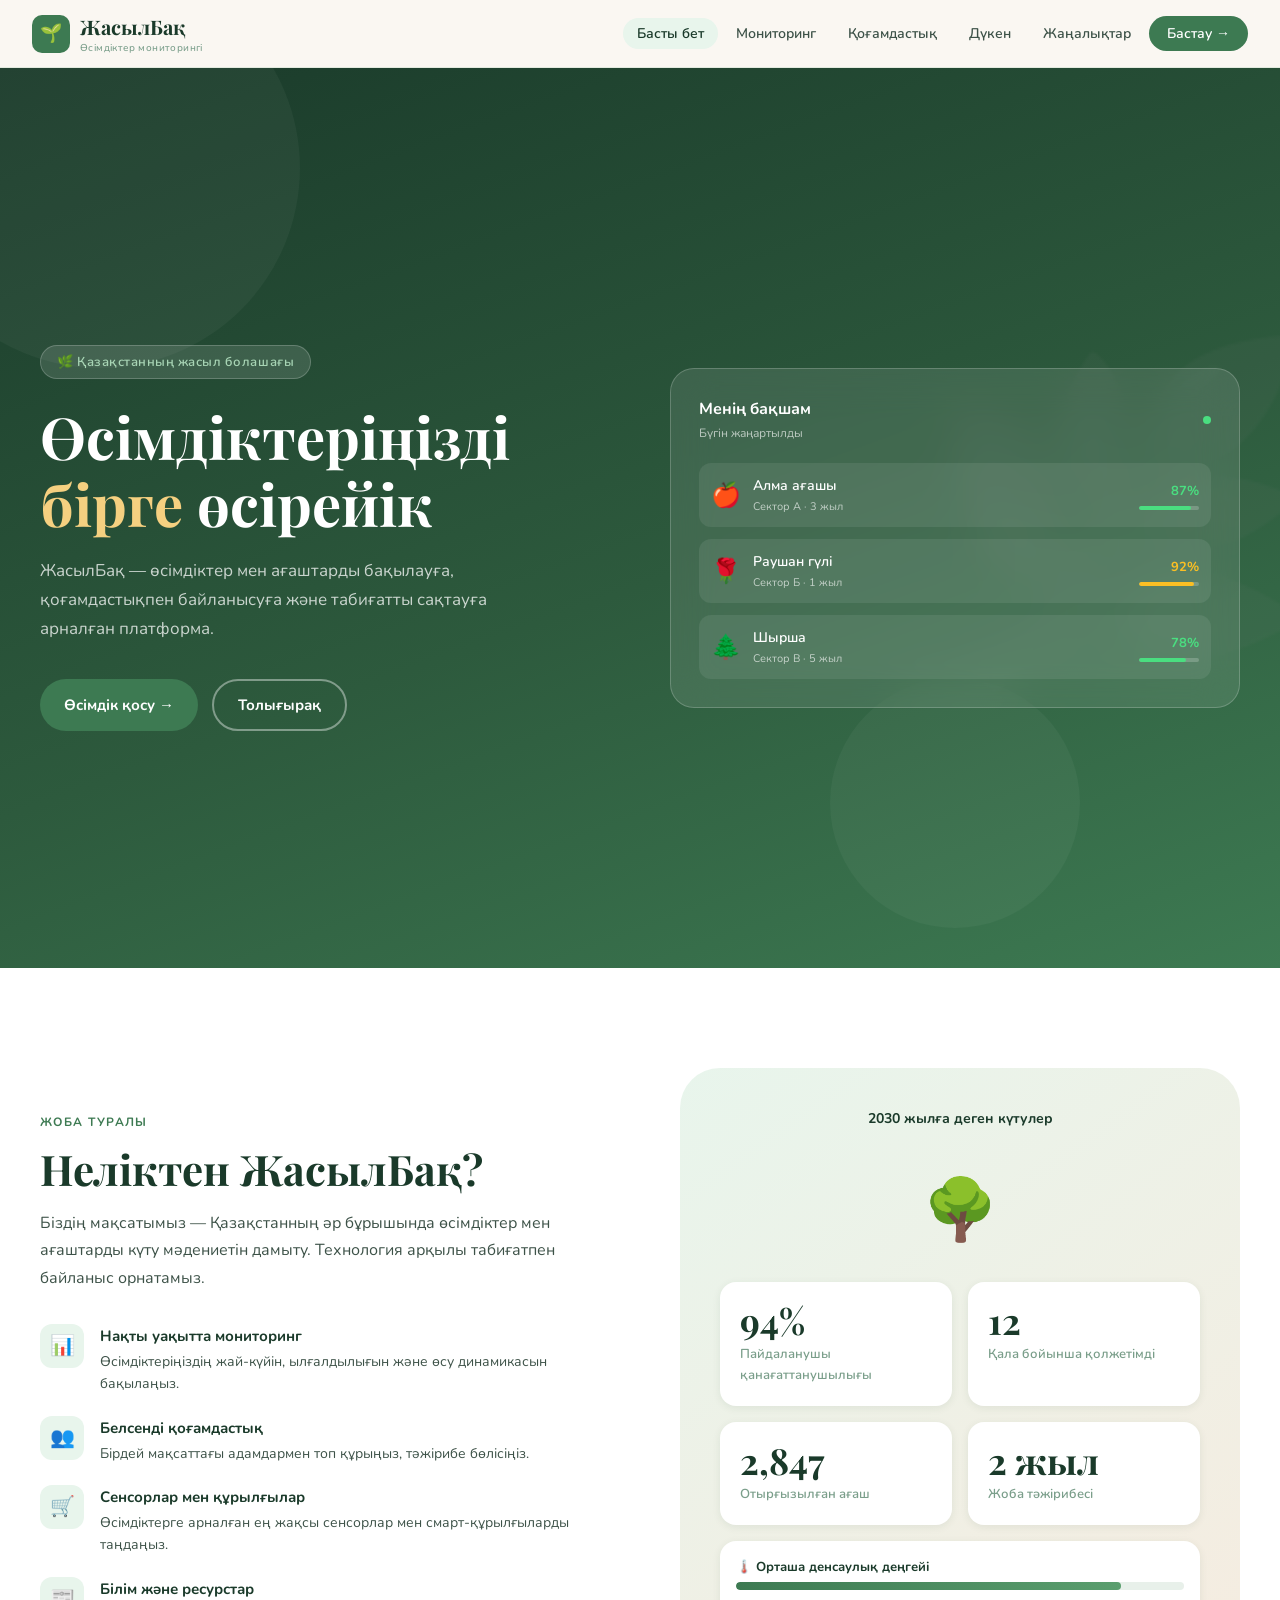
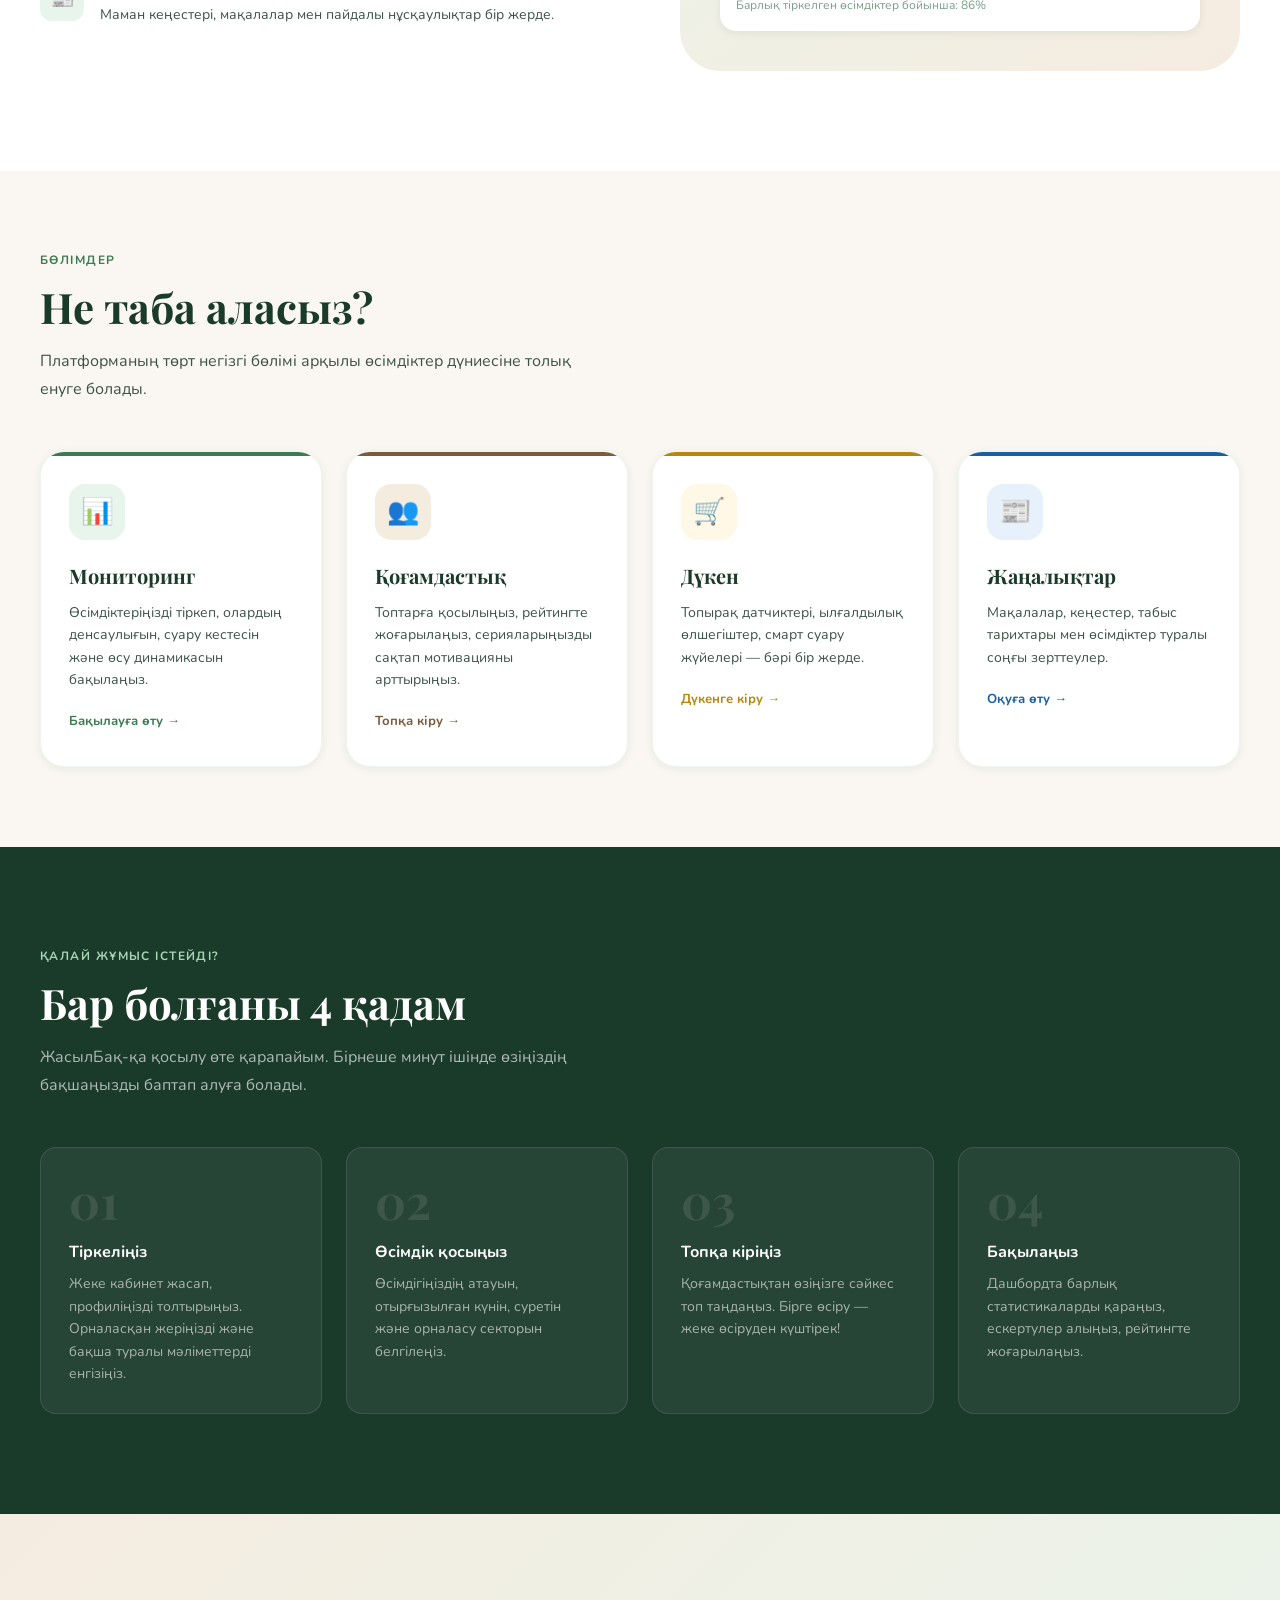
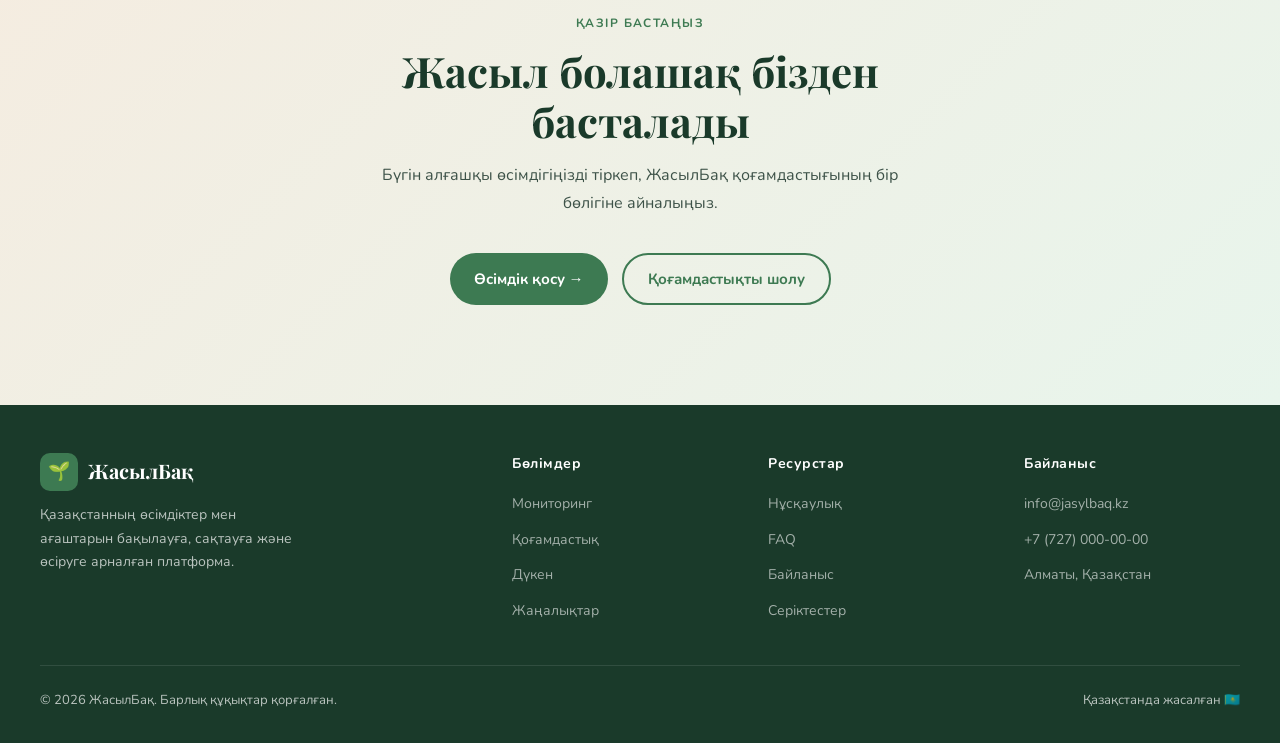
==== commit ed70dc50: "Didar added exple data" ====
--- a/index.html
+++ b/index.html
@@ -564,9 +564,9 @@
                   <div class="plant-row-status">Сектор А · 3 жыл</div>
                 </div>
                 <div class="plant-row-right">
-                  <div class="plant-health-mini">0%</div>
+                  <div class="plant-health-mini">87%</div>
                   <div class="mini-bar-wrap">
-                    <div class="mini-bar-fill" style="width:0%"></div>
+                    <div class="mini-bar-fill" style="width:87%"></div>
                   </div>
                 </div>
               </div>
@@ -577,9 +577,9 @@
                   <div class="plant-row-status">Сектор Б · 1 жыл</div>
                 </div>
                 <div class="plant-row-right">
-                  <div class="plant-health-mini" style="color:#fbbf24">0%</div>
+                  <div class="plant-health-mini" style="color:#fbbf24">92%</div>
                   <div class="mini-bar-wrap">
-                    <div class="mini-bar-fill" style="width:0%;background:#fbbf24"></div>
+                    <div class="mini-bar-fill" style="width:92%;background:#fbbf24"></div>
                   </div>
                 </div>
               </div>
@@ -590,9 +590,9 @@
                   <div class="plant-row-status">Сектор В · 5 жыл</div>
                 </div>
                 <div class="plant-row-right">
-                  <div class="plant-health-mini">0%</div>
+                  <div class="plant-health-mini">78%</div>
                   <div class="mini-bar-wrap">
-                    <div class="mini-bar-fill" style="width:0%"></div>
+                    <div class="mini-bar-fill" style="width:78%"></div>
                   </div>
                 </div>
               </div>
@@ -644,22 +644,24 @@
           </div>
         </div>
         <div class="about-image-side">
+          <div style="text-align:center;font-size:14px;font-weight:700;color:var(--green-dark);margin-bottom:16px;">2030
+            жылға деген күтулер</div>
           <div style="text-align:center;font-size:60px;margin-bottom:8px;">🌳</div>
           <div class="about-stat-grid">
             <div class="about-stat-item">
-              <div class="stat-value">0%</div>
+              <div class="stat-value">94%</div>
               <div class="stat-label">Пайдаланушы қанағаттанушылығы</div>
             </div>
             <div class="about-stat-item">
-              <div class="stat-value">0</div>
+              <div class="stat-value">12</div>
               <div class="stat-label">Қала бойынша қолжетімді</div>
             </div>
             <div class="about-stat-item">
-              <div class="stat-value">0</div>
+              <div class="stat-value">2,847</div>
               <div class="stat-label">Отырғызылған ағаш</div>
             </div>
             <div class="about-stat-item">
-              <div class="stat-value">0 жыл</div>
+              <div class="stat-value">2 жыл</div>
               <div class="stat-label">Жоба тәжірибесі</div>
             </div>
           </div>
@@ -667,9 +669,9 @@
             <div style="font-size:13px;font-weight:700;color:var(--green-dark);margin-bottom:4px">🌡️ Орташа денсаулық
               деңгейі</div>
             <div class="health-bar-wrap">
-              <div class="health-bar-fill" style="width:0%"></div>
-            </div>
-            <div style="font-size:12px;color:var(--text-light);margin-top:6px">Барлық тіркелген өсімдіктер бойынша: 0%
+              <div class="health-bar-fill" style="width:86%"></div>
+            </div>
+            <div style="font-size:12px;color:var(--text-light);margin-top:6px">Барлық тіркелген өсімдіктер бойынша: 86%
             </div>
           </div>
         </div>
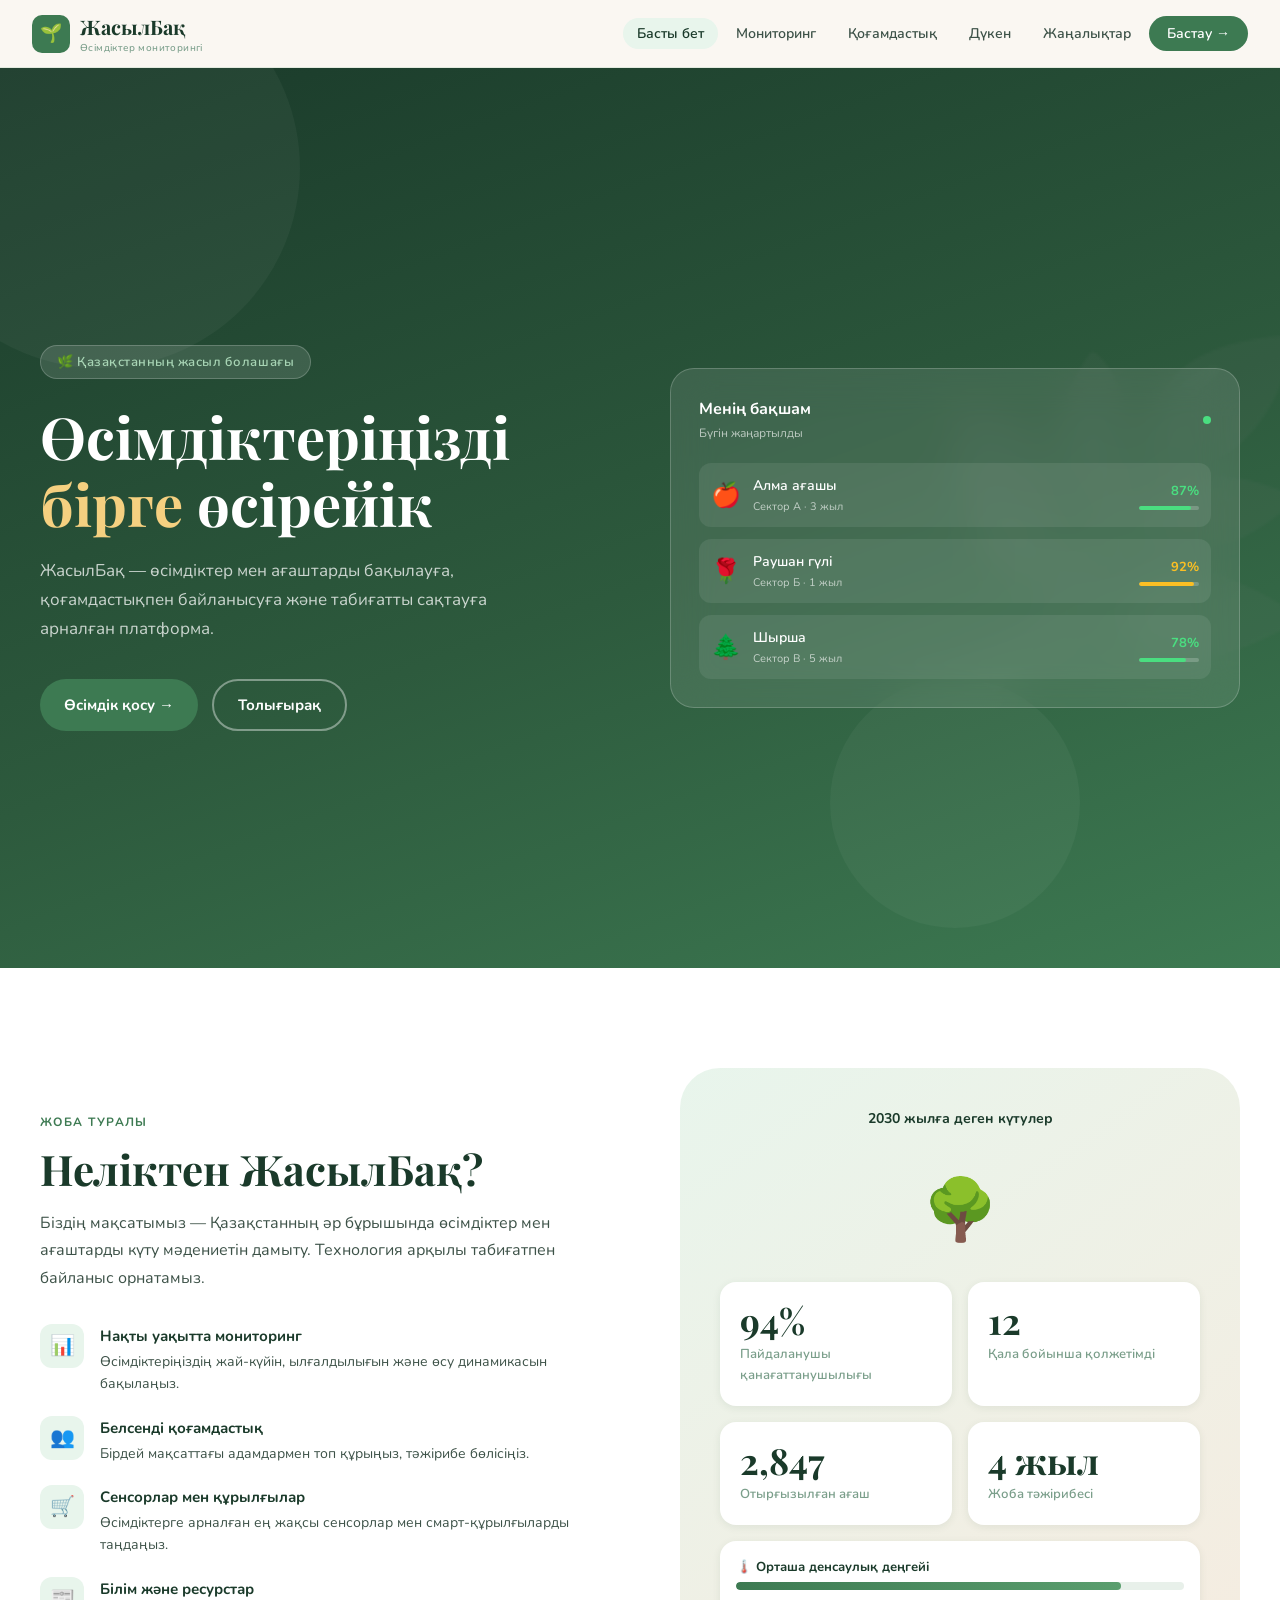
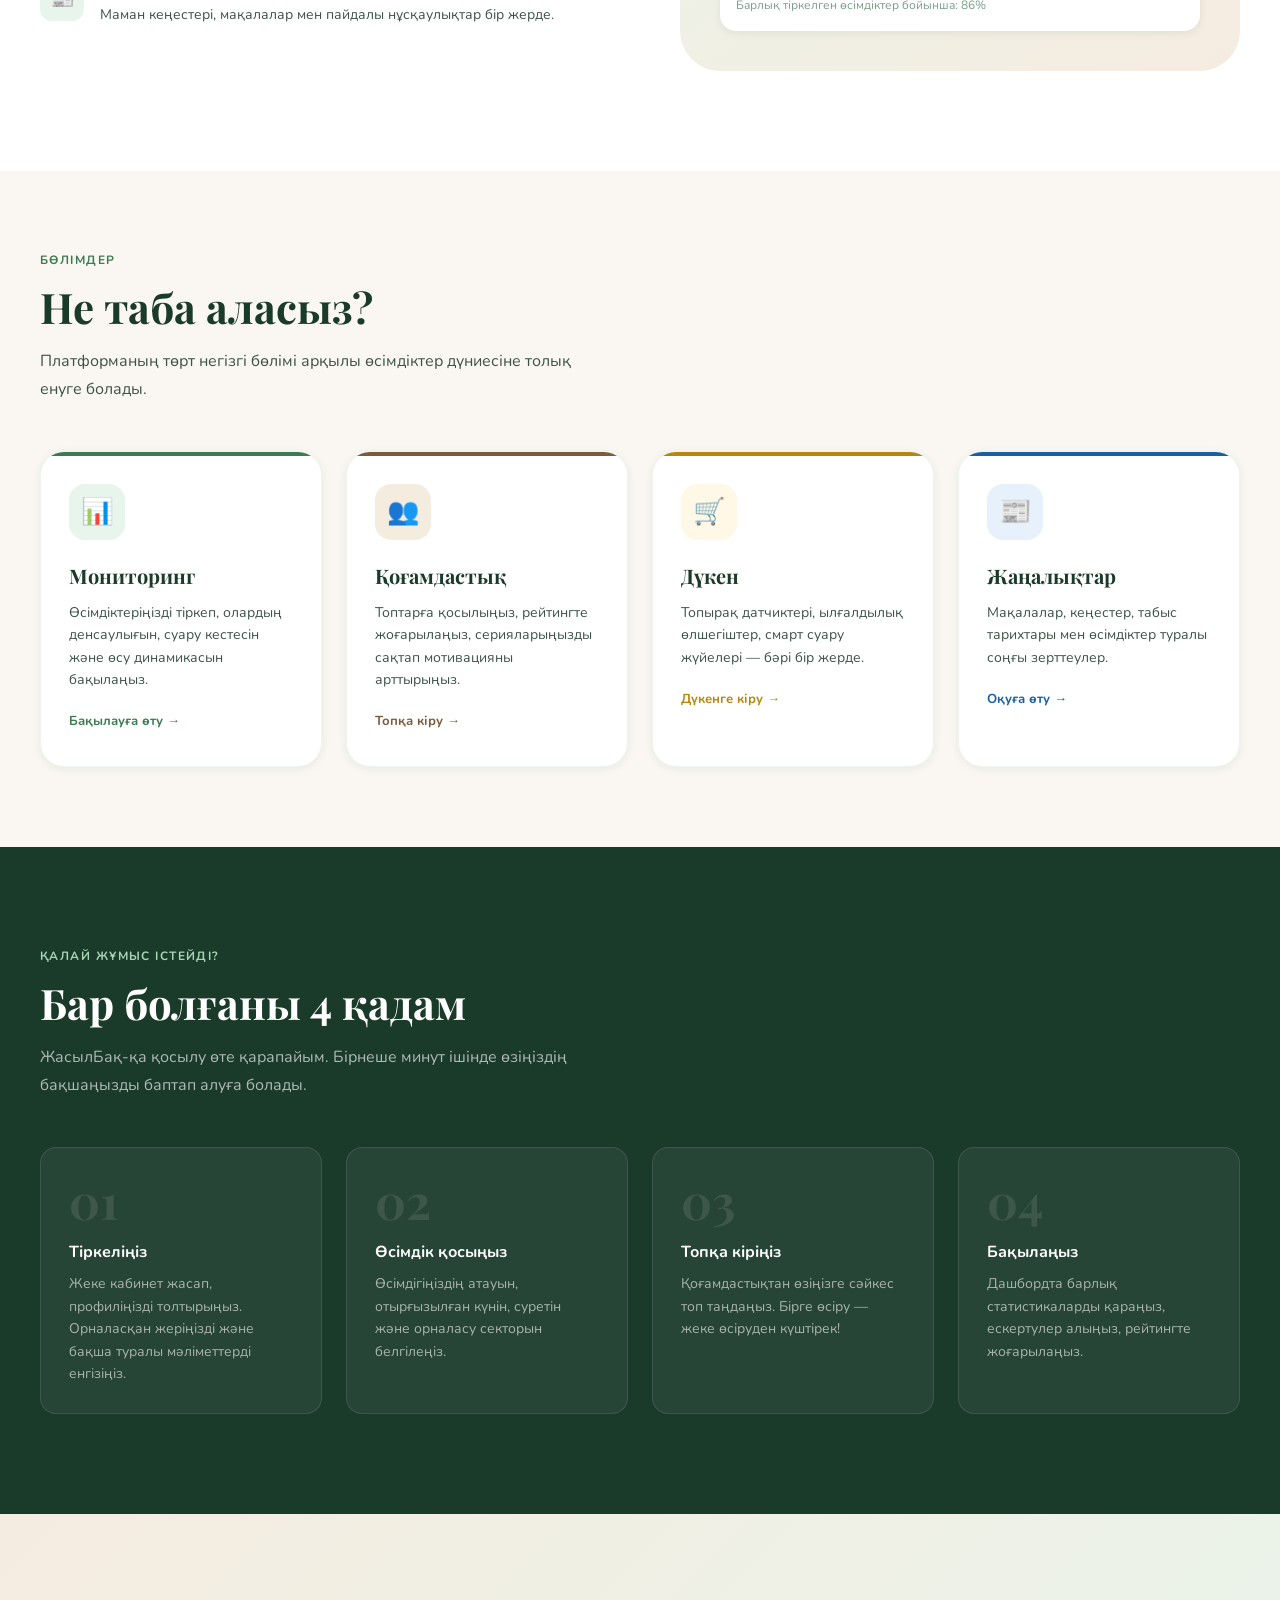
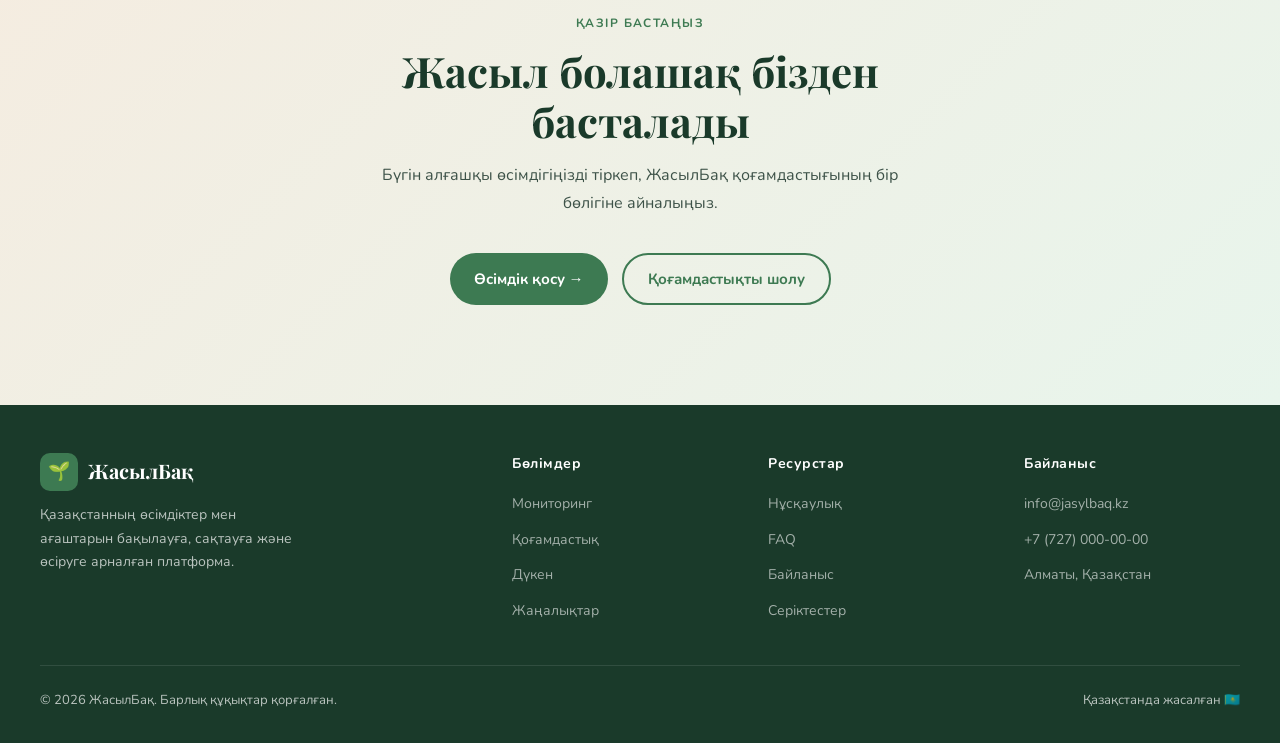
==== commit 9c3b3745: "change state val" ====
--- a/index.html
+++ b/index.html
@@ -661,7 +661,7 @@
               <div class="stat-label">Отырғызылған ағаш</div>
             </div>
             <div class="about-stat-item">
-              <div class="stat-value">2 жыл</div>
+              <div class="stat-value">4 жыл</div>
               <div class="stat-label">Жоба тәжірибесі</div>
             </div>
           </div>
